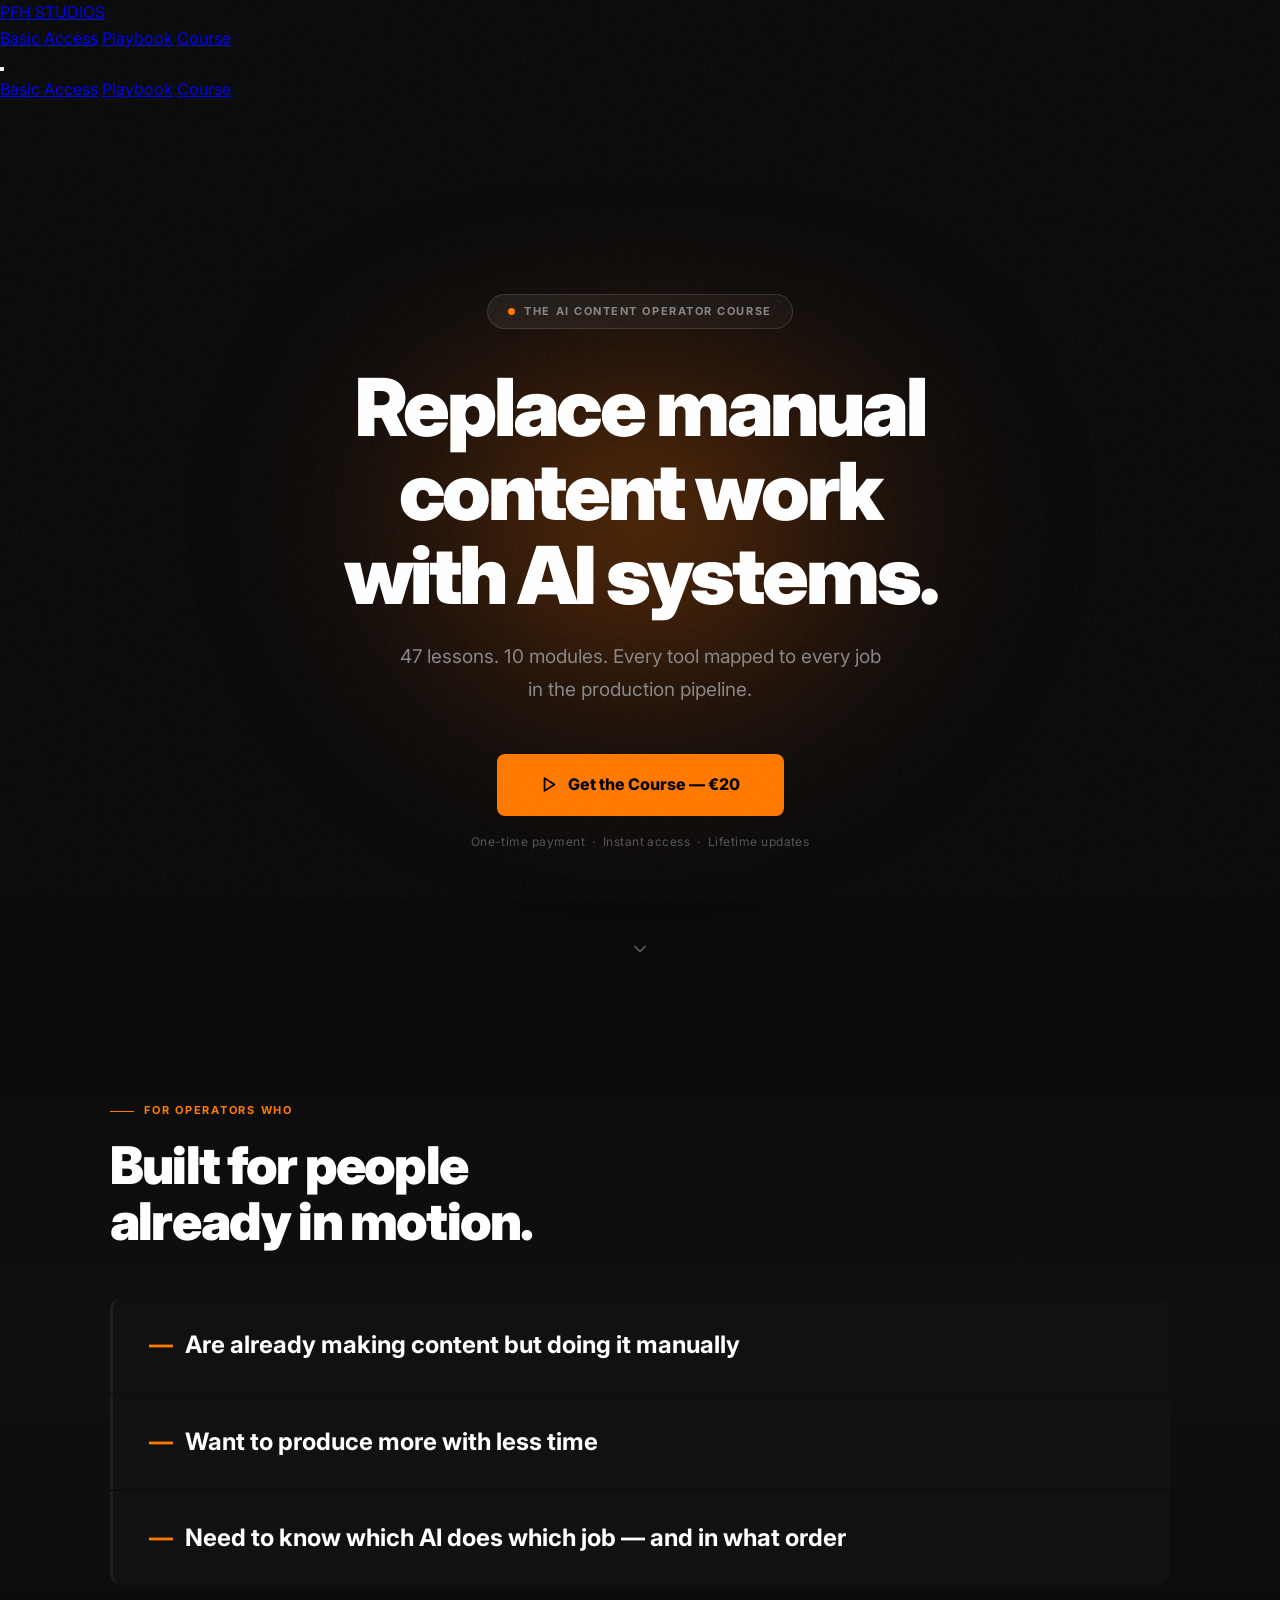
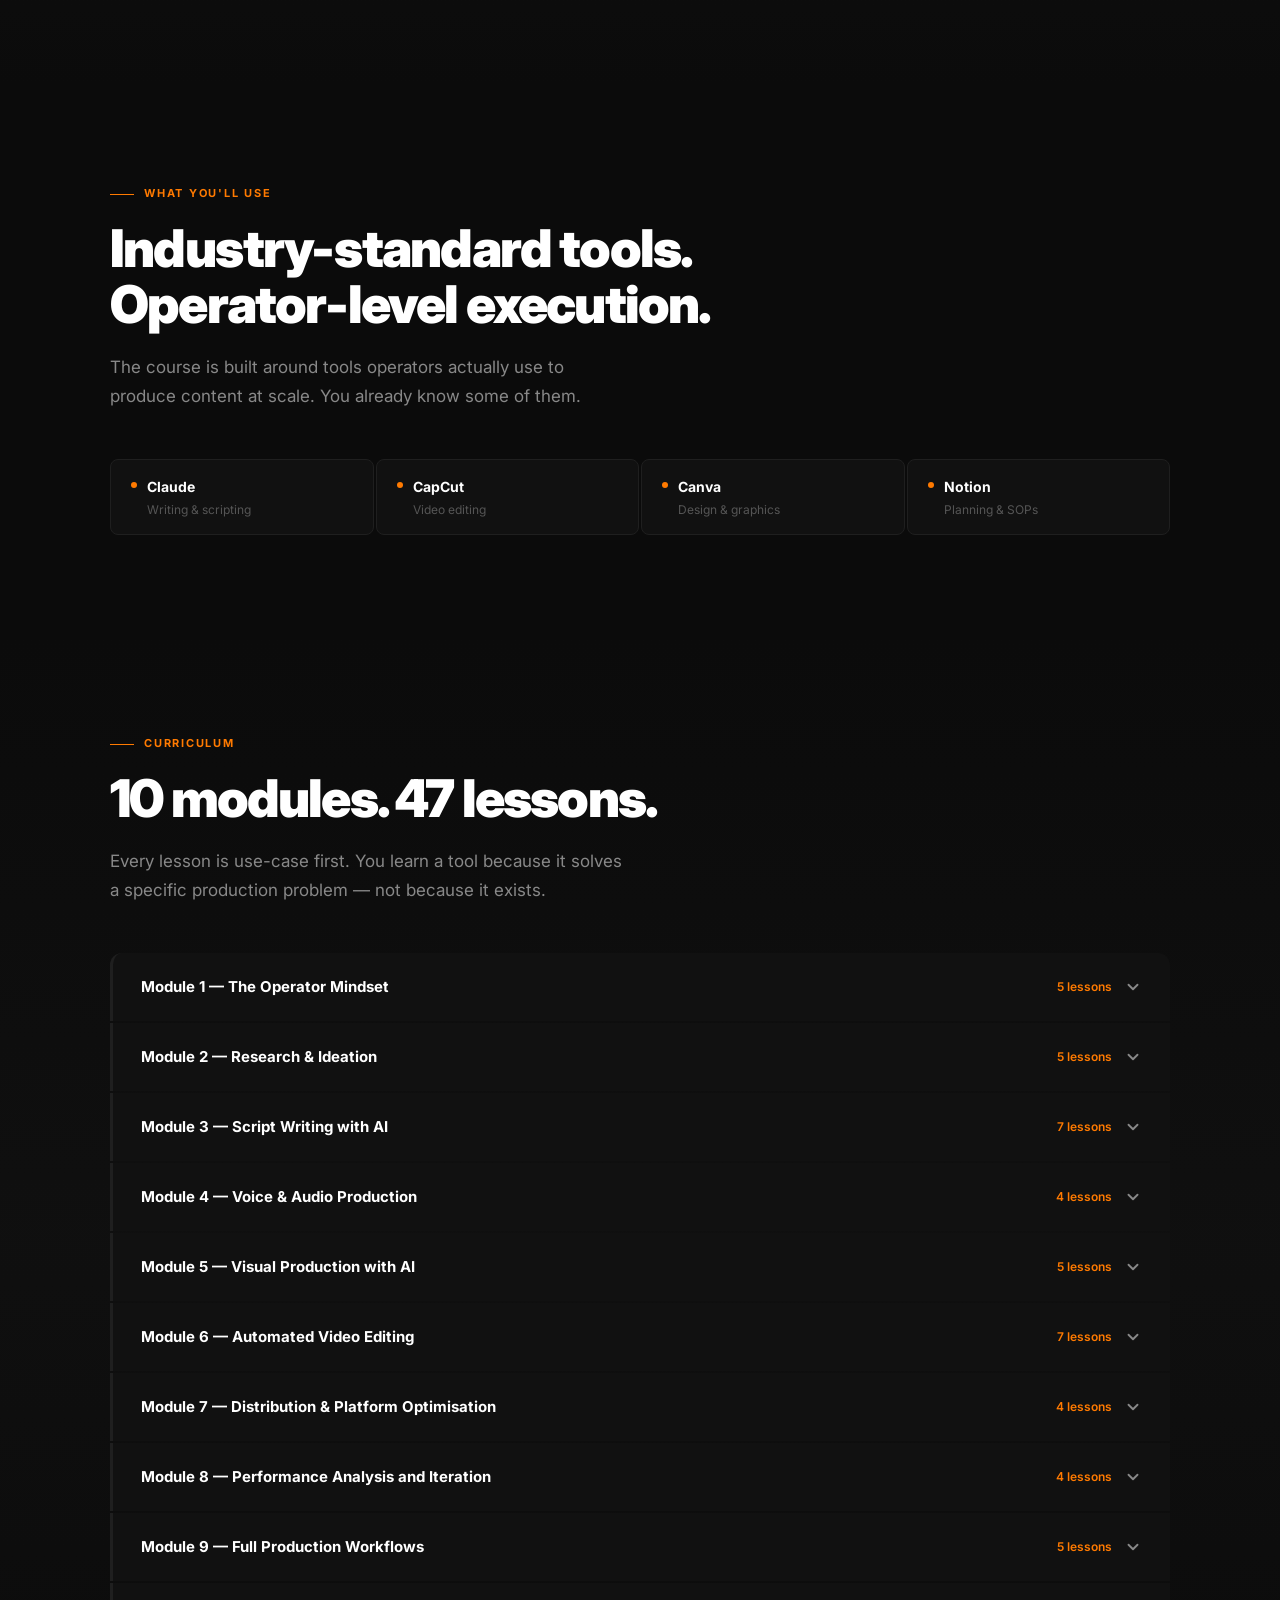
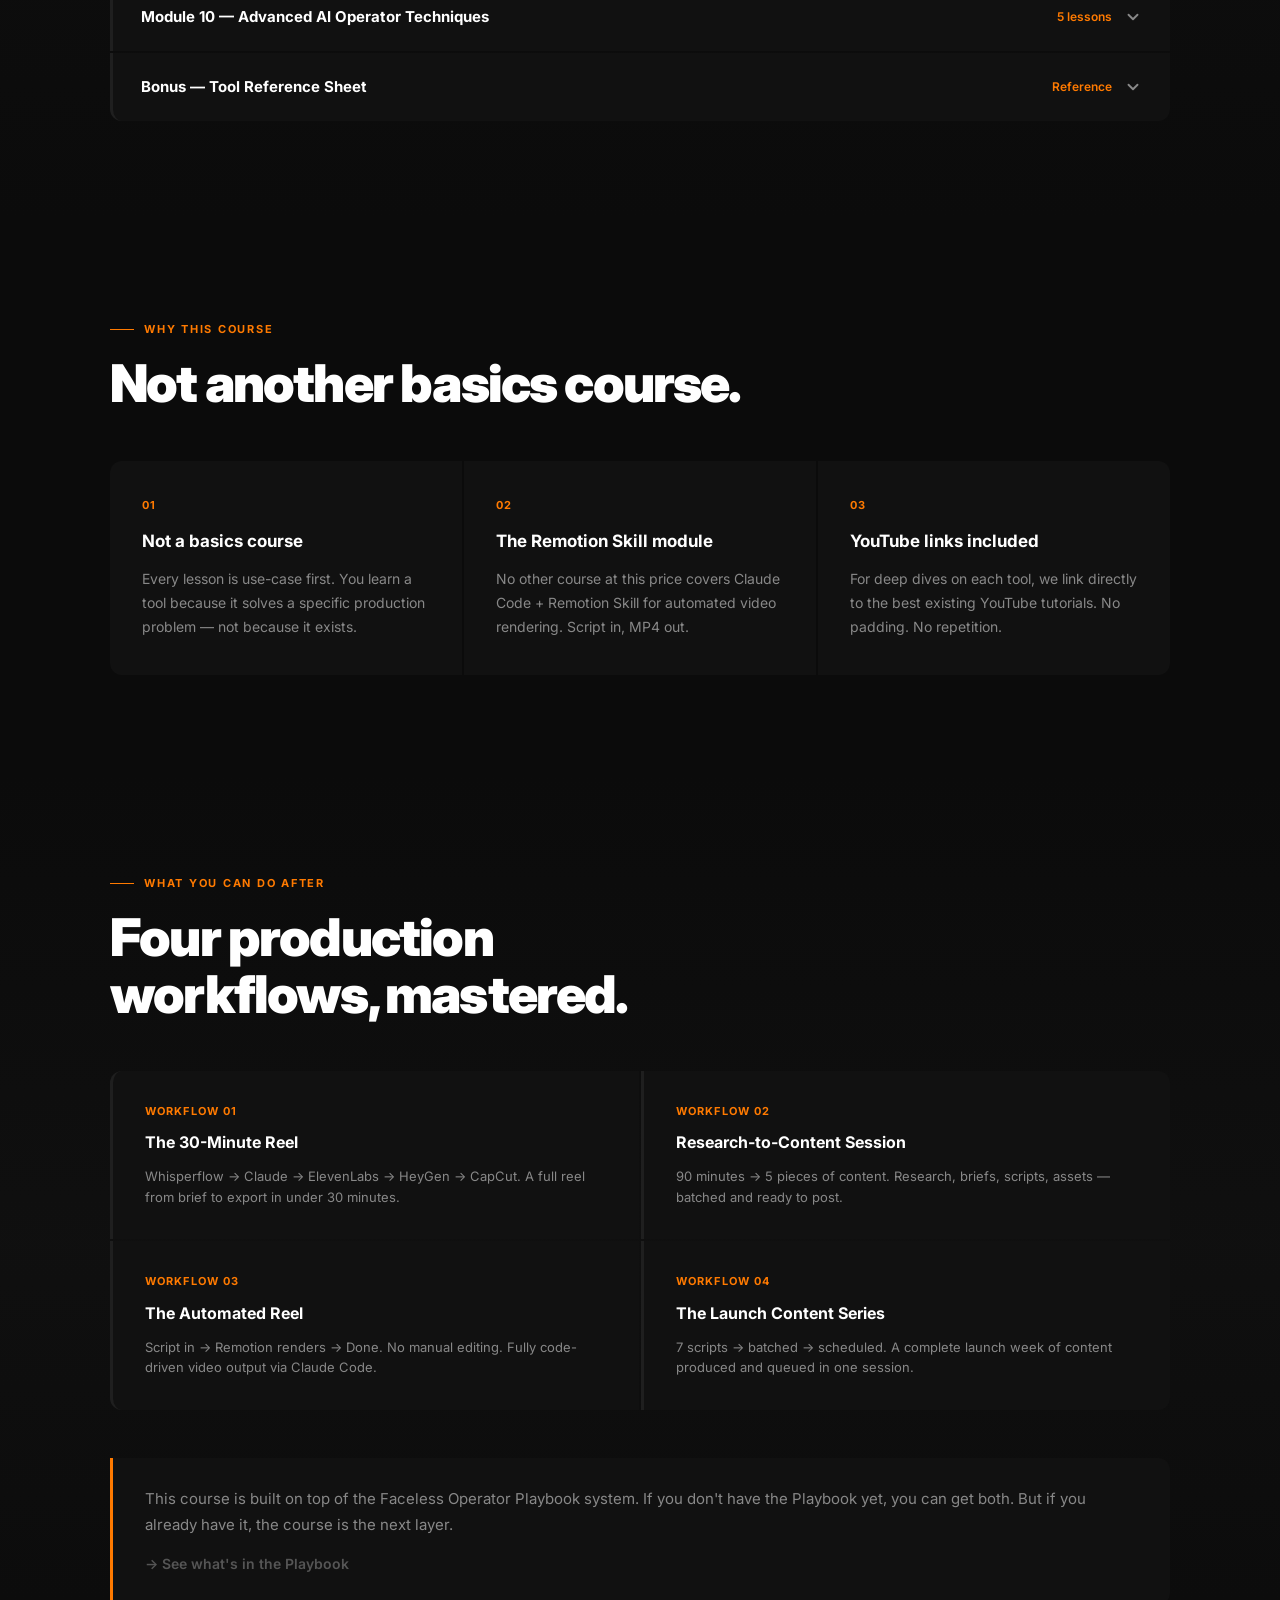
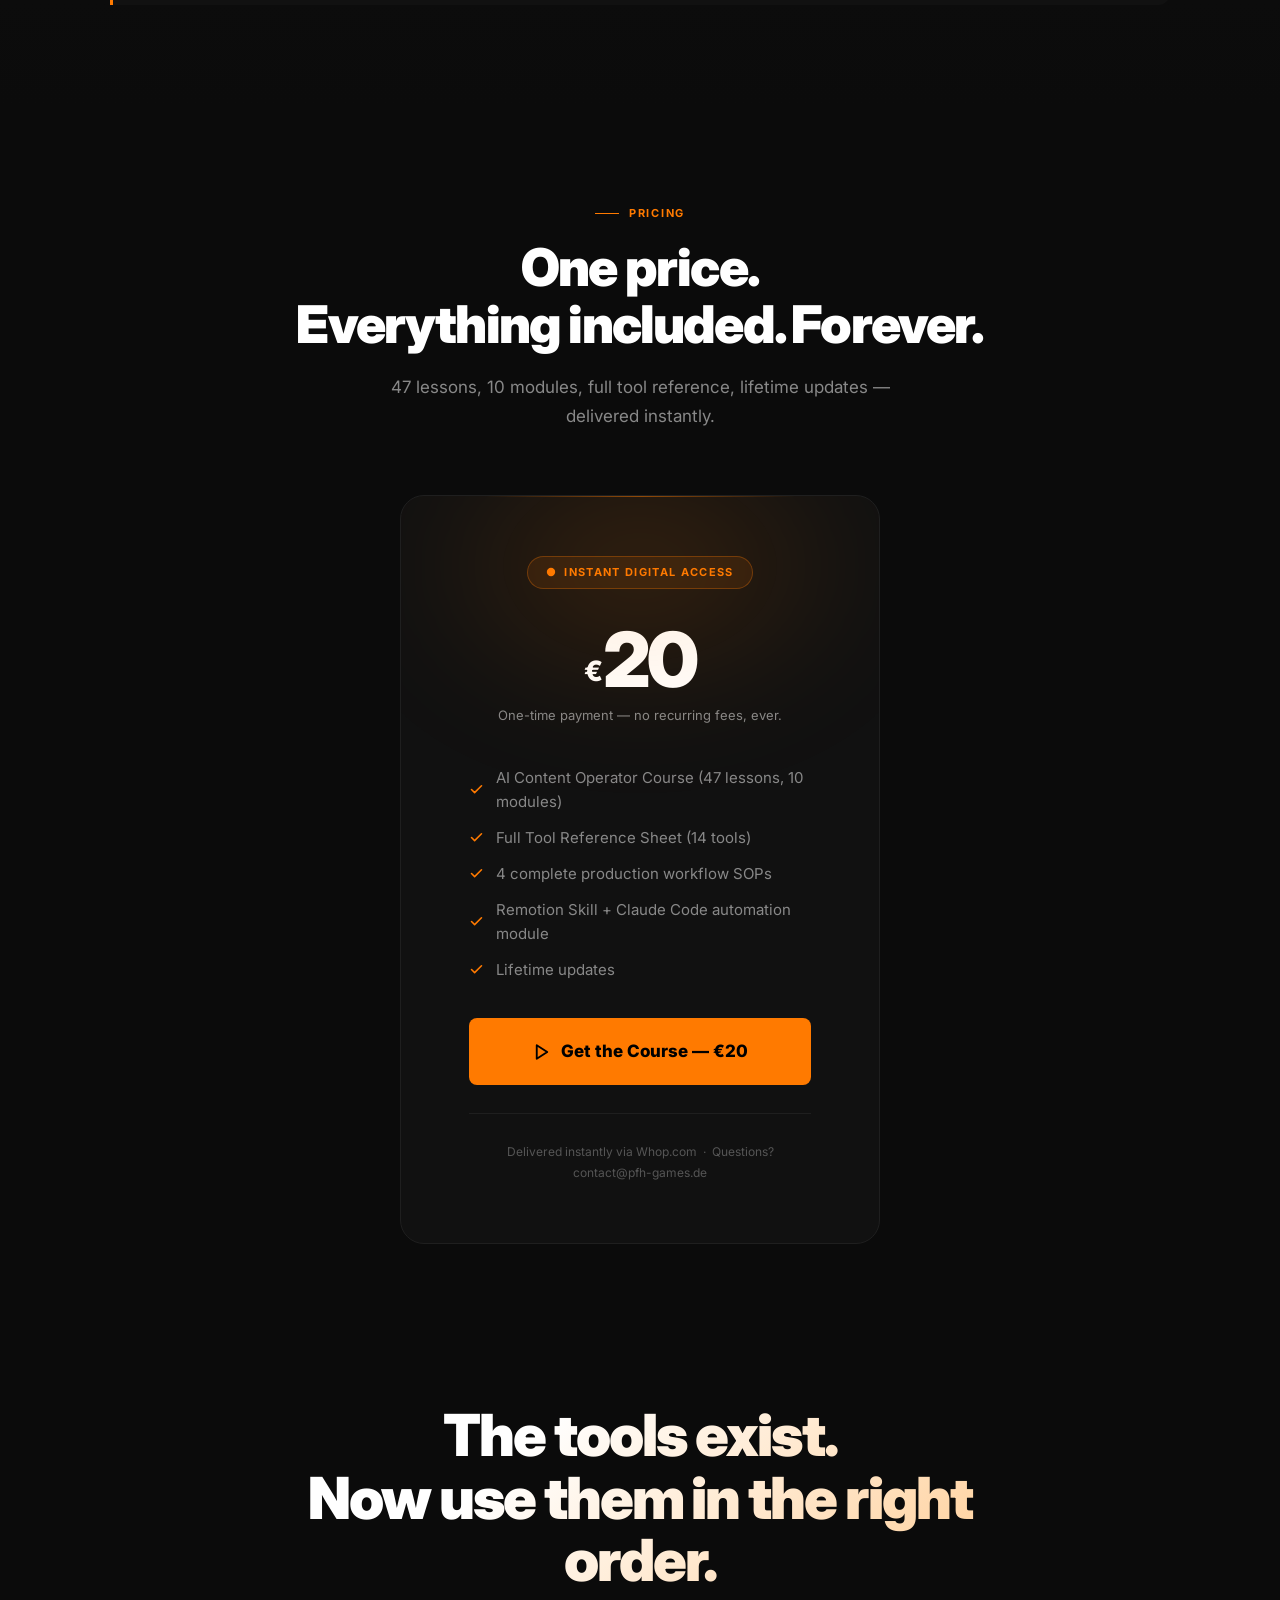
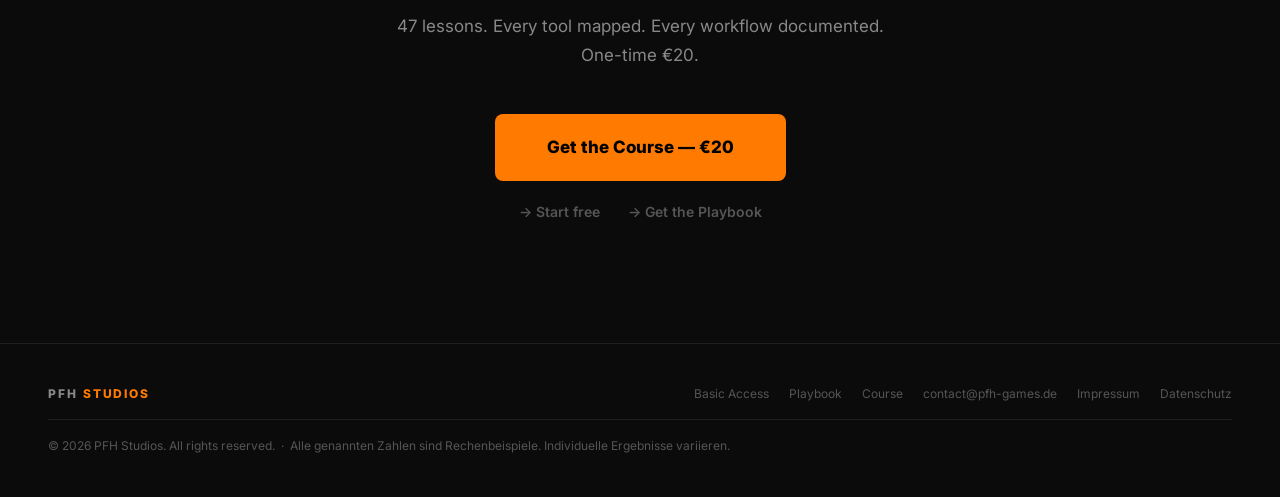
==== courses.html @ 3fb7a027 "Add files via upload" ====
<!DOCTYPE html>
<html lang="en">
<head>
  <meta charset="UTF-8" />
  <meta name="viewport" content="width=device-width, initial-scale=1.0" />
  <title>AI Content Operator Course — €20 | PFH Studios</title>
  <meta name="description" content="47 lessons. 10 modules. Every AI tool mapped to every job in the content production pipeline. One-time €20." />
  <link rel="preconnect" href="https://fonts.googleapis.com" />
  <link rel="preconnect" href="https://fonts.gstatic.com" crossorigin />
  <link href="https://fonts.googleapis.com/css2?family=Inter:wght@300;400;500;600;700;800;900&display=swap" rel="stylesheet" />
  <link rel="stylesheet" href="shared/nav.css" />
  <style>
    *, *::before, *::after { box-sizing: border-box; margin: 0; padding: 0; }

    :root {
      --bg: #0B0B0B;
      --card: #111111;
      --border: #1F1F1F;
      --border-hover: rgba(255, 122, 0, 0.35);
      --accent: #FF7A00;
      --accent-hover: #E06900;
      --accent-dim: rgba(255, 122, 0, 0.10);
      --accent-glow: rgba(255, 122, 0, 0.30);
      --accent-glow-strong: rgba(255, 122, 0, 0.50);
      --accent-light: #FFCF99;
      --text: #FFFFFF;
      --muted: #888888;
      --subtle: #555555;
      --transition: all 0.3s ease;
    }

    html { scroll-behavior: smooth; }

    body {
      font-family: 'Inter', sans-serif;
      background: var(--bg);
      color: var(--text);
      line-height: 1.6;
      -webkit-font-smoothing: antialiased;
      overflow-x: hidden;
    }

    body::before {
      content: '';
      position: fixed;
      inset: 0;
      background-image: url("data:image/svg+xml,%3Csvg viewBox='0 0 256 256' xmlns='http://www.w3.org/2000/svg'%3E%3Cfilter id='noise'%3E%3CfeTurbulence type='fractalNoise' baseFrequency='0.9' numOctaves='4' stitchTiles='stitch'/%3E%3C/filter%3E%3Crect width='100%25' height='100%25' filter='url(%23noise)' opacity='1'/%3E%3C/svg%3E");
      opacity: 0.025;
      pointer-events: none;
      z-index: 9999;
    }

    @keyframes fade-in-up {
      from { opacity: 0; transform: translateY(22px); }
      to { opacity: 1; transform: translateY(0); }
    }
    @keyframes fade-in-down {
      from { opacity: 0; transform: translateY(-14px); }
      to { opacity: 1; transform: translateY(0); }
    }
    @keyframes nebula-breathe {
      0%, 100% { transform: scale(1); opacity: 0.7; }
      50% { transform: scale(1.12); opacity: 1; }
    }
    @keyframes pulse-dot {
      0%, 100% { box-shadow: 0 0 0 0 rgba(255, 122, 0, 0.5); }
      50% { box-shadow: 0 0 0 6px rgba(255, 122, 0, 0); }
    }
    @keyframes border-glow {
      0%, 100% { opacity: 0.5; }
      50% { opacity: 1; }
    }
    @keyframes scroll-bounce {
      0%, 100% { transform: translateY(0); }
      50% { transform: translateY(8px); }
    }

    /* ── HERO ── */
    .hero {
      min-height: 100vh;
      display: flex;
      flex-direction: column;
      justify-content: center;
      align-items: center;
      text-align: center;
      padding: 140px 24px 100px;
      position: relative;
      overflow: hidden;
    }

    .hero-nebula {
      position: absolute;
      width: 700px;
      height: 500px;
      left: 50%;
      top: 52%;
      transform: translate(-50%, -50%);
      background: radial-gradient(ellipse at 50% 40%, rgba(255, 122, 0, 0.38) 0%, rgba(255, 100, 0, 0.18) 28%, rgba(180, 60, 0, 0.05) 60%, transparent 75%);
      filter: blur(72px);
      animation: nebula-breathe 6s ease-in-out infinite;
      pointer-events: none;
    }

    .hero-content { position: relative; z-index: 2; }

    .hero-badge {
      display: inline-flex;
      align-items: center;
      gap: 9px;
      background: linear-gradient(135deg, rgba(255,255,255,0.07), rgba(255,255,255,0.03));
      border: 1px solid rgba(255,255,255,0.12);
      padding: 8px 20px;
      border-radius: 100px;
      font-size: 11px;
      font-weight: 700;
      letter-spacing: 0.14em;
      text-transform: uppercase;
      color: var(--muted);
      margin-bottom: 36px;
      animation: fade-in-down 0.8s ease both;
    }

    .badge-dot {
      width: 7px; height: 7px;
      background: var(--accent);
      border-radius: 50%;
      animation: pulse-dot 2s infinite;
    }

    h1 {
      font-size: clamp(42px, 7vw, 80px);
      font-weight: 900;
      line-height: 1.05;
      letter-spacing: -0.04em;
      max-width: 820px;
      margin-bottom: 24px;
      animation: fade-in-up 0.9s ease 0.1s both;
    }

    .hero-sub {
      font-size: clamp(16px, 2.2vw, 19px);
      color: var(--muted);
      max-width: 500px;
      line-height: 1.7;
      margin: 0 auto 48px;
      animation: fade-in-up 0.9s ease 0.25s both;
    }

    .hero-actions {
      display: flex;
      flex-direction: column;
      align-items: center;
      gap: 16px;
      animation: fade-in-up 0.9s ease 0.4s both;
    }

    .btn-primary {
      display: inline-flex;
      align-items: center;
      gap: 10px;
      background: var(--accent);
      color: #000;
      font-size: 16px;
      font-weight: 800;
      padding: 18px 44px;
      border-radius: 8px;
      text-decoration: none;
      transition: background 150ms ease, transform 150ms ease, box-shadow 150ms ease;
    }
    .btn-primary:hover {
      background: var(--accent-hover);
      transform: translateY(-2px);
      box-shadow: 0 12px 40px rgba(255, 122, 0, 0.4);
    }

    .hero-note {
      font-size: 12px;
      color: var(--subtle);
      letter-spacing: 0.04em;
    }

    .hero-scroll {
      position: absolute;
      bottom: 36px;
      left: 50%;
      transform: translateX(-50%);
      opacity: 0.35;
      animation: scroll-bounce 2s ease-in-out infinite;
      z-index: 2;
    }

    /* ── SECTIONS ── */
    section { padding: 100px 24px; }

    .container { max-width: 1060px; margin: 0 auto; }

    .section-eyebrow {
      font-size: 11px;
      font-weight: 700;
      letter-spacing: 0.16em;
      text-transform: uppercase;
      color: var(--accent);
      margin-bottom: 18px;
      display: flex;
      align-items: center;
      gap: 10px;
    }
    .section-eyebrow::before {
      content: '';
      display: block;
      width: 24px;
      height: 1px;
      background: var(--accent);
    }

    h2 {
      font-size: clamp(30px, 5vw, 52px);
      font-weight: 900;
      letter-spacing: -0.035em;
      line-height: 1.08;
      margin-bottom: 20px;
    }

    .section-sub {
      font-size: 17px;
      color: var(--muted);
      max-width: 520px;
      line-height: 1.7;
    }

    /* ── REVEAL ── */
    .reveal {
      opacity: 0;
      transform: translateY(28px);
      transition: opacity 0.65s ease, transform 0.65s ease;
    }
    .reveal.visible { opacity: 1; transform: translateY(0); }
    .reveal-delay-1 { transition-delay: 0.1s; }
    .reveal-delay-2 { transition-delay: 0.2s; }

    /* ── FOR OPERATORS ── */
    .for-section { background: linear-gradient(180deg, var(--bg) 0%, rgba(22,22,22,0.4) 50%, var(--bg) 100%); }

    .for-list {
      display: flex;
      flex-direction: column;
      gap: 2px;
      margin-top: 48px;
    }

    .for-item {
      background: var(--card);
      padding: 28px 36px;
      font-size: clamp(18px, 2.5vw, 24px);
      font-weight: 700;
      color: var(--text);
      border-left: 3px solid var(--border);
      transition: border-color 0.2s, background 0.2s;
    }
    .for-item:first-child { border-radius: 12px 12px 0 0; }
    .for-item:last-child { border-radius: 0 0 12px 12px; }
    .for-item:hover { border-left-color: var(--accent); background: #181818; }

    .for-dash { color: var(--accent); margin-right: 12px; }

    /* ── TOOLS ── */
    .tools-grid {
      display: grid;
      grid-template-columns: repeat(auto-fill, minmax(200px, 1fr));
      gap: 2px;
      margin-top: 48px;
    }

    .tool-card {
      background: var(--card);
      border: 1px solid var(--border);
      border-radius: 8px;
      padding: 16px 20px;
      transition: border-color 0.2s;
      display: flex;
      align-items: flex-start;
      gap: 10px;
    }
    .tool-card:hover { border-color: var(--border-hover); }

    .tool-dot {
      width: 6px;
      height: 6px;
      background: var(--accent);
      border-radius: 50%;
      margin-top: 6px;
      flex-shrink: 0;
    }

    .tool-name {
      font-size: 14px;
      font-weight: 700;
      margin-bottom: 3px;
    }

    .tool-role {
      font-size: 12px;
      color: var(--subtle);
      line-height: 1.4;
    }

    /* ── CURRICULUM ── */
    .curriculum { background: linear-gradient(180deg, var(--bg) 0%, rgba(22,22,22,0.4) 50%, var(--bg) 100%); }

    .accordion {
      display: flex;
      flex-direction: column;
      gap: 2px;
      margin-top: 48px;
    }

    .accordion-item {
      background: var(--card);
      border-left: 3px solid var(--border);
      overflow: hidden;
      transition: border-color 0.2s;
    }
    .accordion-item:first-child { border-radius: 12px 12px 0 0; }
    .accordion-item:last-child { border-radius: 0 0 12px 12px; }
    .accordion-item.open { border-left-color: var(--accent); }

    .accordion-header {
      display: flex;
      justify-content: space-between;
      align-items: center;
      padding: 22px 28px;
      cursor: pointer;
      user-select: none;
    }
    .accordion-header:hover { background: #181818; }

    .accordion-title { font-size: 15px; font-weight: 700; }

    .accordion-meta {
      display: flex;
      align-items: center;
      gap: 12px;
    }

    .accordion-count {
      font-size: 12px;
      color: var(--accent);
      font-weight: 600;
    }

    .accordion-arrow {
      width: 18px;
      height: 18px;
      color: var(--muted);
      transition: transform 0.25s ease;
      flex-shrink: 0;
    }
    .accordion-item.open .accordion-arrow { transform: rotate(180deg); color: var(--accent); }

    .accordion-body {
      display: none;
      padding: 0 28px 20px;
    }
    .accordion-item.open .accordion-body { display: block; }

    .lesson-list {
      list-style: none;
      display: flex;
      flex-direction: column;
      gap: 8px;
    }
    .lesson-list li {
      font-size: 13px;
      color: var(--muted);
      display: flex;
      align-items: flex-start;
      gap: 8px;
      line-height: 1.5;
    }
    .lesson-list li::before {
      content: '–';
      color: var(--subtle);
      flex-shrink: 0;
    }

    /* ── WHY DIFFERENT ── */
    .diff-grid {
      display: grid;
      grid-template-columns: repeat(3, 1fr);
      gap: 2px;
      margin-top: 48px;
    }

    .diff-card {
      background: var(--card);
      padding: 36px 32px;
      transition: background 0.2s;
    }
    .diff-card:first-child { border-radius: 12px 0 0 12px; }
    .diff-card:last-child { border-radius: 0 12px 12px 0; }
    .diff-card:hover { background: #181818; }

    .diff-label {
      font-size: 11px;
      font-weight: 700;
      letter-spacing: 0.1em;
      text-transform: uppercase;
      color: var(--accent);
      margin-bottom: 14px;
    }

    .diff-card h3 { font-size: 17px; font-weight: 700; margin-bottom: 12px; }
    .diff-card p { font-size: 14px; color: var(--muted); line-height: 1.7; }

    /* ── WORKFLOWS ── */
    .workflow-grid {
      display: grid;
      grid-template-columns: 1fr 1fr;
      gap: 2px;
      margin-top: 48px;
    }

    .workflow-card {
      background: var(--card);
      padding: 32px;
      border-left: 3px solid var(--border);
      transition: border-color 0.2s, background 0.2s;
    }
    .workflow-card:nth-child(1) { border-radius: 12px 0 0 0; }
    .workflow-card:nth-child(2) { border-radius: 0 12px 0 0; }
    .workflow-card:nth-child(3) { border-radius: 0 0 0 12px; }
    .workflow-card:nth-child(4) { border-radius: 0 0 12px 0; }
    .workflow-card:hover { border-left-color: var(--accent); background: #181818; }

    .workflow-num {
      font-size: 11px;
      font-weight: 700;
      letter-spacing: 0.1em;
      text-transform: uppercase;
      color: var(--accent);
      margin-bottom: 10px;
    }

    .workflow-card h3 { font-size: 16px; font-weight: 700; margin-bottom: 10px; }
    .workflow-card p { font-size: 13px; color: var(--muted); line-height: 1.6; }

    /* ── NOTE BLOCK ── */
    .note-block {
      margin-top: 48px;
      background: var(--card);
      border-left: 3px solid var(--accent);
      border-radius: 0 12px 12px 0;
      padding: 28px 32px;
    }
    .note-block p { font-size: 15px; color: var(--muted); line-height: 1.7; margin-bottom: 14px; }
    .note-link {
      font-size: 14px;
      font-weight: 600;
      color: var(--subtle);
      text-decoration: none;
      transition: color 0.2s;
    }
    .note-link:hover { color: var(--accent); }

    /* ── PRICING ── */
    .pricing-outer {
      display: flex;
      justify-content: center;
      margin-top: 64px;
    }

    .pricing-card {
      background: var(--card);
      border: 1px solid var(--border);
      border-radius: 24px;
      padding: 60px 68px;
      text-align: center;
      max-width: 480px;
      width: 100%;
      position: relative;
      overflow: hidden;
    }

    .pricing-card::before {
      content: '';
      position: absolute;
      top: 0;
      left: 50%;
      transform: translateX(-50%);
      width: 65%;
      height: 1px;
      background: linear-gradient(90deg, transparent, var(--accent-glow-strong), transparent);
      animation: border-glow 3s ease-in-out infinite;
    }

    .pricing-card-glow {
      position: absolute;
      top: -80px;
      left: 50%;
      transform: translateX(-50%);
      width: 500px;
      height: 300px;
      background: radial-gradient(ellipse, rgba(255, 122, 0, 0.18) 0%, transparent 70%);
      filter: blur(60px);
      pointer-events: none;
    }

    .pricing-badge {
      display: inline-flex;
      align-items: center;
      gap: 8px;
      background: var(--accent-dim);
      border: 1px solid rgba(255, 122, 0, 0.3);
      color: var(--accent);
      font-size: 11px;
      font-weight: 700;
      letter-spacing: 0.12em;
      text-transform: uppercase;
      padding: 7px 18px;
      border-radius: 100px;
      margin-bottom: 32px;
    }

    .price-block { margin-bottom: 8px; }
    .price-currency { font-size: 28px; font-weight: 800; vertical-align: super; line-height: 1; }
    .price-amount { font-size: 76px; font-weight: 900; letter-spacing: -0.05em; line-height: 1; }
    .price-note { font-size: 13px; color: var(--muted); margin-bottom: 40px; }

    .pricing-features {
      list-style: none;
      text-align: left;
      display: flex;
      flex-direction: column;
      gap: 12px;
      margin-bottom: 36px;
    }
    .pricing-features li {
      display: flex;
      align-items: center;
      gap: 12px;
      font-size: 15px;
      color: var(--muted);
    }
    .pricing-features li svg { color: var(--accent); flex-shrink: 0; }

    .pricing-divider { border: none; border-top: 1px solid var(--border); margin: 28px 0; }

    .pricing-foot {
      font-size: 12px;
      color: var(--subtle);
      line-height: 1.7;
    }

    /* ── FINAL CTA ── */
    .final-cta {
      text-align: center;
      padding: 60px 24px 120px;
    }
    .final-cta-inner { max-width: 680px; margin: 0 auto; }

    .final-cta h2 {
      font-size: clamp(32px, 5vw, 58px);
      margin-bottom: 20px;
      background: linear-gradient(135deg, #fff 30%, var(--accent-light) 100%);
      -webkit-background-clip: text;
      -webkit-text-fill-color: transparent;
      background-clip: text;
    }

    .final-cta p {
      font-size: 17px;
      color: var(--muted);
      line-height: 1.7;
      max-width: 500px;
      margin: 0 auto 44px;
    }

    .final-links {
      display: flex;
      justify-content: center;
      gap: 28px;
      margin-top: 20px;
      flex-wrap: wrap;
    }
    .final-link {
      font-size: 14px;
      font-weight: 600;
      color: var(--subtle);
      text-decoration: none;
      transition: color 0.2s;
    }
    .final-link:hover { color: var(--accent); }

    /* ── FOOTER ── */
    .site-footer {
      border-top: 1px solid var(--border);
      padding: 40px 48px;
      display: flex;
      flex-wrap: wrap;
      justify-content: space-between;
      align-items: center;
      gap: 16px;
    }
    .footer-brand {
      font-size: 12px;
      font-weight: 800;
      letter-spacing: 0.16em;
      text-transform: uppercase;
      color: var(--muted);
    }
    .footer-brand span { color: var(--accent); }
    .footer-nav { display: flex; gap: 20px; flex-wrap: wrap; }
    .footer-nav a {
      font-size: 12px;
      color: var(--subtle);
      text-decoration: none;
      transition: color 0.2s;
    }
    .footer-nav a:hover { color: var(--accent); }
    .footer-copy {
      font-size: 12px;
      color: var(--subtle);
      width: 100%;
      padding-top: 16px;
      border-top: 1px solid var(--border);
      line-height: 1.7;
    }

    @media (max-width: 900px) {
      .diff-grid { grid-template-columns: 1fr; }
      .diff-card:first-child { border-radius: 12px 12px 0 0; }
      .diff-card:last-child { border-radius: 0 0 12px 12px; }
      .workflow-grid { grid-template-columns: 1fr; }
      .workflow-card:nth-child(1) { border-radius: 12px 12px 0 0; }
      .workflow-card:nth-child(2), .workflow-card:nth-child(3) { border-radius: 0; }
      .workflow-card:nth-child(4) { border-radius: 0 0 12px 12px; }
      .tools-grid { grid-template-columns: 1fr 1fr; }
      .pricing-card { padding: 44px 28px; }
    }

    @media (max-width: 600px) {
      .tools-grid { grid-template-columns: 1fr; }
      .site-footer { flex-direction: column; text-align: center; padding: 32px 24px; }
      .footer-nav { justify-content: center; }
      .final-links { flex-direction: column; align-items: center; gap: 12px; }
    }
  </style>
</head>
<body>

  <!-- NAV -->
  <nav id="site-nav">
    <a href="index.html" class="nav-logo">PFH STUDIOS</a>
    <div class="nav-links">
      <a href="free.html" class="nav-link" id="nav-free">Basic Access</a>
      <a href="index.html" class="nav-link" id="nav-playbook">Playbook</a>
      <a href="courses.html" class="nav-link active" id="nav-course">Course</a>
    </div>
    <button class="nav-hamburger" id="nav-hamburger" aria-label="Menu" aria-expanded="false">
      <span></span><span></span><span></span>
    </button>
  </nav>
  <div class="nav-drawer" id="nav-drawer">
    <a href="free.html" class="nav-link">Basic Access</a>
    <a href="index.html" class="nav-link">Playbook</a>
    <a href="courses.html" class="nav-link active">Course</a>
  </div>

  <!-- HERO -->
  <section class="hero">
    <div class="hero-nebula"></div>
    <div class="hero-content">
      <div class="hero-badge">
        <div class="badge-dot"></div>
        The AI Content Operator Course
      </div>

      <h1>Replace manual content work<br />with AI systems.</h1>

      <p class="hero-sub">47 lessons. 10 modules. Every tool mapped to every job in the production pipeline.</p>

      <div class="hero-actions">
        <a href="[WHOP_COURSE_URL]" class="btn-primary" target="_blank" rel="noopener">
          <svg width="17" height="17" viewBox="0 0 24 24" fill="none" stroke="currentColor" stroke-width="2.5" stroke-linecap="round" stroke-linejoin="round"><polygon points="5 3 19 12 5 21 5 3"/></svg>
          Get the Course — €20
        </a>
        <p class="hero-note">One-time payment &nbsp;·&nbsp; Instant access &nbsp;·&nbsp; Lifetime updates</p>
      </div>
    </div>

    <div class="hero-scroll">
      <svg width="20" height="20" viewBox="0 0 24 24" fill="none" stroke="white" stroke-width="2" stroke-linecap="round" stroke-linejoin="round"><polyline points="6 9 12 15 18 9"/></svg>
    </div>
  </section>

  <!-- FOR OPERATORS -->
  <section class="for-section">
    <div class="container">
      <div class="reveal">
        <div class="section-eyebrow">For Operators Who</div>
        <h2>Built for people<br />already in motion.</h2>
      </div>

      <div class="for-list reveal reveal-delay-1">
        <div class="for-item"><span class="for-dash">—</span>Are already making content but doing it manually</div>
        <div class="for-item"><span class="for-dash">—</span>Want to produce more with less time</div>
        <div class="for-item"><span class="for-dash">—</span>Need to know which AI does which job — and in what order</div>
      </div>
    </div>
  </section>

  <!-- TOOLS -->
  <section>
    <div class="container">
      <div class="reveal">
        <div class="section-eyebrow">What You'll Use</div>
        <h2>Industry-standard tools.<br />Operator-level execution.</h2>
        <p class="section-sub">The course is built around tools operators actually use to produce content at scale. You already know some of them.</p>
      </div>

      <div class="tools-grid reveal reveal-delay-1" style="grid-template-columns: repeat(4, 1fr);">
        <div class="tool-card"><div class="tool-dot"></div><div><div class="tool-name">Claude</div><div class="tool-role">Writing & scripting</div></div></div>
        <div class="tool-card"><div class="tool-dot"></div><div><div class="tool-name">CapCut</div><div class="tool-role">Video editing</div></div></div>
        <div class="tool-card"><div class="tool-dot"></div><div><div class="tool-name">Canva</div><div class="tool-role">Design & graphics</div></div></div>
        <div class="tool-card"><div class="tool-dot"></div><div><div class="tool-name">Notion</div><div class="tool-role">Planning & SOPs</div></div></div>
      </div>
    </div>
  </section>

  <!-- CURRICULUM -->
  <section class="curriculum">
    <div class="container">
      <div class="reveal">
        <div class="section-eyebrow">Curriculum</div>
        <h2>10 modules. 47 lessons.</h2>
        <p class="section-sub">Every lesson is use-case first. You learn a tool because it solves a specific production problem — not because it exists.</p>
      </div>

      <div class="accordion reveal reveal-delay-1">

        <div class="accordion-item">
          <div class="accordion-header">
            <span class="accordion-title">Module 1 — The Operator Mindset</span>
            <div class="accordion-meta">
              <span class="accordion-count">5 lessons</span>
              <svg class="accordion-arrow" viewBox="0 0 24 24" fill="none" stroke="currentColor" stroke-width="2.5" stroke-linecap="round" stroke-linejoin="round"><polyline points="6 9 12 15 18 9"/></svg>
            </div>
          </div>
          <div class="accordion-body"><p style="font-size:13px;color:var(--muted);line-height:1.6;">5 lessons. Covered inside the course.</p></div>
        </div>

        <div class="accordion-item">
          <div class="accordion-header">
            <span class="accordion-title">Module 2 — Research & Ideation</span>
            <div class="accordion-meta">
              <span class="accordion-count">5 lessons</span>
              <svg class="accordion-arrow" viewBox="0 0 24 24" fill="none" stroke="currentColor" stroke-width="2.5" stroke-linecap="round" stroke-linejoin="round"><polyline points="6 9 12 15 18 9"/></svg>
            </div>
          </div>
          <div class="accordion-body"><p style="font-size:13px;color:var(--muted);line-height:1.6;">5 lessons. Covered inside the course.</p></div>
        </div>

        <div class="accordion-item">
          <div class="accordion-header">
            <span class="accordion-title">Module 3 — Script Writing with AI</span>
            <div class="accordion-meta">
              <span class="accordion-count">7 lessons</span>
              <svg class="accordion-arrow" viewBox="0 0 24 24" fill="none" stroke="currentColor" stroke-width="2.5" stroke-linecap="round" stroke-linejoin="round"><polyline points="6 9 12 15 18 9"/></svg>
            </div>
          </div>
          <div class="accordion-body"><p style="font-size:13px;color:var(--muted);line-height:1.6;">7 lessons. Covered inside the course.</p></div>
        </div>

        <div class="accordion-item">
          <div class="accordion-header">
            <span class="accordion-title">Module 4 — Voice & Audio Production</span>
            <div class="accordion-meta">
              <span class="accordion-count">4 lessons</span>
              <svg class="accordion-arrow" viewBox="0 0 24 24" fill="none" stroke="currentColor" stroke-width="2.5" stroke-linecap="round" stroke-linejoin="round"><polyline points="6 9 12 15 18 9"/></svg>
            </div>
          </div>
          <div class="accordion-body"><p style="font-size:13px;color:var(--muted);line-height:1.6;">4 lessons. Covered inside the course.</p></div>
        </div>

        <div class="accordion-item">
          <div class="accordion-header">
            <span class="accordion-title">Module 5 — Visual Production with AI</span>
            <div class="accordion-meta">
              <span class="accordion-count">5 lessons</span>
              <svg class="accordion-arrow" viewBox="0 0 24 24" fill="none" stroke="currentColor" stroke-width="2.5" stroke-linecap="round" stroke-linejoin="round"><polyline points="6 9 12 15 18 9"/></svg>
            </div>
          </div>
          <div class="accordion-body"><p style="font-size:13px;color:var(--muted);line-height:1.6;">5 lessons. Covered inside the course.</p></div>
        </div>

        <div class="accordion-item">
          <div class="accordion-header">
            <span class="accordion-title">Module 6 — Automated Video Editing</span>
            <div class="accordion-meta">
              <span class="accordion-count">7 lessons</span>
              <svg class="accordion-arrow" viewBox="0 0 24 24" fill="none" stroke="currentColor" stroke-width="2.5" stroke-linecap="round" stroke-linejoin="round"><polyline points="6 9 12 15 18 9"/></svg>
            </div>
          </div>
          <div class="accordion-body"><p style="font-size:13px;color:var(--muted);line-height:1.6;">7 lessons. Covered inside the course.</p></div>
        </div>

        <div class="accordion-item">
          <div class="accordion-header">
            <span class="accordion-title">Module 7 — Distribution & Platform Optimisation</span>
            <div class="accordion-meta">
              <span class="accordion-count">4 lessons</span>
              <svg class="accordion-arrow" viewBox="0 0 24 24" fill="none" stroke="currentColor" stroke-width="2.5" stroke-linecap="round" stroke-linejoin="round"><polyline points="6 9 12 15 18 9"/></svg>
            </div>
          </div>
          <div class="accordion-body"><p style="font-size:13px;color:var(--muted);line-height:1.6;">4 lessons. Covered inside the course.</p></div>
        </div>

        <div class="accordion-item">
          <div class="accordion-header">
            <span class="accordion-title">Module 8 — Performance Analysis and Iteration</span>
            <div class="accordion-meta">
              <span class="accordion-count">4 lessons</span>
              <svg class="accordion-arrow" viewBox="0 0 24 24" fill="none" stroke="currentColor" stroke-width="2.5" stroke-linecap="round" stroke-linejoin="round"><polyline points="6 9 12 15 18 9"/></svg>
            </div>
          </div>
          <div class="accordion-body"><p style="font-size:13px;color:var(--muted);line-height:1.6;">4 lessons. Covered inside the course.</p></div>
        </div>

        <div class="accordion-item">
          <div class="accordion-header">
            <span class="accordion-title">Module 9 — Full Production Workflows</span>
            <div class="accordion-meta">
              <span class="accordion-count">5 lessons</span>
              <svg class="accordion-arrow" viewBox="0 0 24 24" fill="none" stroke="currentColor" stroke-width="2.5" stroke-linecap="round" stroke-linejoin="round"><polyline points="6 9 12 15 18 9"/></svg>
            </div>
          </div>
          <div class="accordion-body"><p style="font-size:13px;color:var(--muted);line-height:1.6;">5 lessons. Covered inside the course.</p></div>
        </div>

        <div class="accordion-item">
          <div class="accordion-header">
            <span class="accordion-title">Module 10 — Advanced AI Operator Techniques</span>
            <div class="accordion-meta">
              <span class="accordion-count">5 lessons</span>
              <svg class="accordion-arrow" viewBox="0 0 24 24" fill="none" stroke="currentColor" stroke-width="2.5" stroke-linecap="round" stroke-linejoin="round"><polyline points="6 9 12 15 18 9"/></svg>
            </div>
          </div>
          <div class="accordion-body"><p style="font-size:13px;color:var(--muted);line-height:1.6;">5 lessons. Covered inside the course.</p></div>
        </div>

        <div class="accordion-item">
          <div class="accordion-header">
            <span class="accordion-title">Bonus — Tool Reference Sheet</span>
            <div class="accordion-meta">
              <span class="accordion-count">Reference</span>
              <svg class="accordion-arrow" viewBox="0 0 24 24" fill="none" stroke="currentColor" stroke-width="2.5" stroke-linecap="round" stroke-linejoin="round"><polyline points="6 9 12 15 18 9"/></svg>
            </div>
          </div>
          <div class="accordion-body"><p style="font-size:13px;color:var(--muted);line-height:1.6;">Included with the course.</p></div>
        </div>

      </div>
    </div>
  </section>

  <!-- WHY DIFFERENT -->
  <section>
    <div class="container">
      <div class="reveal">
        <div class="section-eyebrow">Why This Course</div>
        <h2>Not another basics course.</h2>
      </div>

      <div class="diff-grid reveal reveal-delay-1">
        <div class="diff-card">
          <div class="diff-label">01</div>
          <h3>Not a basics course</h3>
          <p>Every lesson is use-case first. You learn a tool because it solves a specific production problem — not because it exists.</p>
        </div>
        <div class="diff-card">
          <div class="diff-label">02</div>
          <h3>The Remotion Skill module</h3>
          <p>No other course at this price covers Claude Code + Remotion Skill for automated video rendering. Script in, MP4 out.</p>
        </div>
        <div class="diff-card">
          <div class="diff-label">03</div>
          <h3>YouTube links included</h3>
          <p>For deep dives on each tool, we link directly to the best existing YouTube tutorials. No padding. No repetition.</p>
        </div>
      </div>
    </div>
  </section>

  <!-- WORKFLOWS -->
  <section style="background: linear-gradient(180deg, var(--bg) 0%, rgba(22,22,22,0.4) 50%, var(--bg) 100%);">
    <div class="container">
      <div class="reveal">
        <div class="section-eyebrow">What You Can Do After</div>
        <h2>Four production<br />workflows, mastered.</h2>
      </div>

      <div class="workflow-grid reveal reveal-delay-1">
        <div class="workflow-card">
          <div class="workflow-num">Workflow 01</div>
          <h3>The 30-Minute Reel</h3>
          <p>Whisperflow → Claude → ElevenLabs → HeyGen → CapCut. A full reel from brief to export in under 30 minutes.</p>
        </div>
        <div class="workflow-card">
          <div class="workflow-num">Workflow 02</div>
          <h3>Research-to-Content Session</h3>
          <p>90 minutes → 5 pieces of content. Research, briefs, scripts, assets — batched and ready to post.</p>
        </div>
        <div class="workflow-card">
          <div class="workflow-num">Workflow 03</div>
          <h3>The Automated Reel</h3>
          <p>Script in → Remotion renders → Done. No manual editing. Fully code-driven video output via Claude Code.</p>
        </div>
        <div class="workflow-card">
          <div class="workflow-num">Workflow 04</div>
          <h3>The Launch Content Series</h3>
          <p>7 scripts → batched → scheduled. A complete launch week of content produced and queued in one session.</p>
        </div>
      </div>

      <div class="note-block reveal reveal-delay-2">
        <p>This course is built on top of the Faceless Operator Playbook system. If you don't have the Playbook yet, you can get both. But if you already have it, the course is the next layer.</p>
        <a href="index.html" class="note-link">→ See what's in the Playbook</a>
      </div>
    </div>
  </section>

  <!-- PRICING -->
  <section id="pricing">
    <div class="container">
      <div class="reveal" style="text-align: center;">
        <div class="section-eyebrow" style="justify-content: center;">Pricing</div>
        <h2>One price.<br />Everything included. Forever.</h2>
        <p class="section-sub" style="margin: 0 auto 64px;">47 lessons, 10 modules, full tool reference, lifetime updates — delivered instantly.</p>
      </div>

      <div class="pricing-outer reveal reveal-delay-1">
        <div class="pricing-card">
          <div class="pricing-card-glow"></div>

          <div class="pricing-badge">
            <svg width="10" height="10" viewBox="0 0 24 24" fill="#FF7A00"><circle cx="12" cy="12" r="10"/></svg>
            Instant Digital Access
          </div>

          <div class="price-block">
            <span class="price-currency">€</span><span class="price-amount">20</span>
          </div>
          <p class="price-note">One-time payment — no recurring fees, ever.</p>

          <ul class="pricing-features">
            <li>
              <svg width="15" height="15" viewBox="0 0 24 24" fill="none" stroke="currentColor" stroke-width="2.5" stroke-linecap="round" stroke-linejoin="round"><polyline points="20 6 9 17 4 12"/></svg>
              AI Content Operator Course (47 lessons, 10 modules)
            </li>
            <li>
              <svg width="15" height="15" viewBox="0 0 24 24" fill="none" stroke="currentColor" stroke-width="2.5" stroke-linecap="round" stroke-linejoin="round"><polyline points="20 6 9 17 4 12"/></svg>
              Full Tool Reference Sheet (14 tools)
            </li>
            <li>
              <svg width="15" height="15" viewBox="0 0 24 24" fill="none" stroke="currentColor" stroke-width="2.5" stroke-linecap="round" stroke-linejoin="round"><polyline points="20 6 9 17 4 12"/></svg>
              4 complete production workflow SOPs
            </li>
            <li>
              <svg width="15" height="15" viewBox="0 0 24 24" fill="none" stroke="currentColor" stroke-width="2.5" stroke-linecap="round" stroke-linejoin="round"><polyline points="20 6 9 17 4 12"/></svg>
              Remotion Skill + Claude Code automation module
            </li>
            <li>
              <svg width="15" height="15" viewBox="0 0 24 24" fill="none" stroke="currentColor" stroke-width="2.5" stroke-linecap="round" stroke-linejoin="round"><polyline points="20 6 9 17 4 12"/></svg>
              Lifetime updates
            </li>
          </ul>

          <a href="[WHOP_COURSE_URL]" class="btn-primary"
            style="width: 100%; justify-content: center; font-size: 17px; padding: 20px; border-radius: 8px; background: #FF7A00; color: #000; text-decoration: none; font-weight: 800; display: flex; align-items: center; gap: 10px; transition: background 150ms ease;"
            target="_blank" rel="noopener"
            onmouseover="this.style.background='#E06900'" onmouseout="this.style.background='#FF7A00'">
            <svg width="18" height="18" viewBox="0 0 24 24" fill="none" stroke="currentColor" stroke-width="2.5" stroke-linecap="round" stroke-linejoin="round"><polygon points="5 3 19 12 5 21 5 3"/></svg>
            Get the Course — €20
          </a>

          <hr class="pricing-divider" />
          <p class="pricing-foot">Delivered instantly via Whop.com &nbsp;·&nbsp; Questions? contact@pfh-games.de</p>
        </div>
      </div>
    </div>
  </section>

  <!-- FINAL CTA -->
  <div class="final-cta">
    <div class="final-cta-inner reveal">
      <h2>The tools exist.<br />Now use them in the right order.</h2>
      <p>47 lessons. Every tool mapped. Every workflow documented. One-time €20.</p>
      <a href="[WHOP_COURSE_URL]" class="btn-primary"
        style="font-size: 17px; padding: 20px 52px; background: #FF7A00; color: #000; text-decoration: none; font-weight: 800; border-radius: 8px; display: inline-flex; align-items: center; gap: 10px;"
        target="_blank" rel="noopener">
        Get the Course — €20
      </a>
      <div class="final-links">
        <a href="free.html" class="final-link">→ Start free</a>
        <a href="index.html" class="final-link">→ Get the Playbook</a>
      </div>
    </div>
  </div>

  <!-- FOOTER -->
  <footer class="site-footer">
    <div class="footer-brand">PFH <span>Studios</span></div>
    <nav class="footer-nav">
      <a href="free.html">Basic Access</a>
      <a href="index.html">Playbook</a>
      <a href="courses.html">Course</a>
      <a href="mailto:contact@pfh-games.de">contact@pfh-games.de</a>
      <a href="impressum.html">Impressum</a>
      <a href="datenschutz.html">Datenschutz</a>
    </nav>
    <p class="footer-copy">© 2026 PFH Studios. All rights reserved. &nbsp;·&nbsp; Alle genannten Zahlen sind Rechenbeispiele. Individuelle Ergebnisse variieren.</p>
  </footer>

  <script>
    // ── SCROLL REVEAL ──
    const revealObserver = new IntersectionObserver((entries) => {
      entries.forEach(entry => {
        if (entry.isIntersecting) entry.target.classList.add('visible');
      });
    }, { threshold: 0.08 });
    document.querySelectorAll('.reveal').forEach(el => revealObserver.observe(el));

    // ── ACCORDION ──
    document.querySelectorAll('.accordion-header').forEach(header => {
      header.addEventListener('click', () => {
        const item = header.closest('.accordion-item');
        const isOpen = item.classList.contains('open');
        // Close all
        document.querySelectorAll('.accordion-item').forEach(i => i.classList.remove('open'));
        // Toggle clicked
        if (!isOpen) item.classList.add('open');
      });
    });
  </script>
  <script src="shared/nav.js"></script>
</body>
</html>
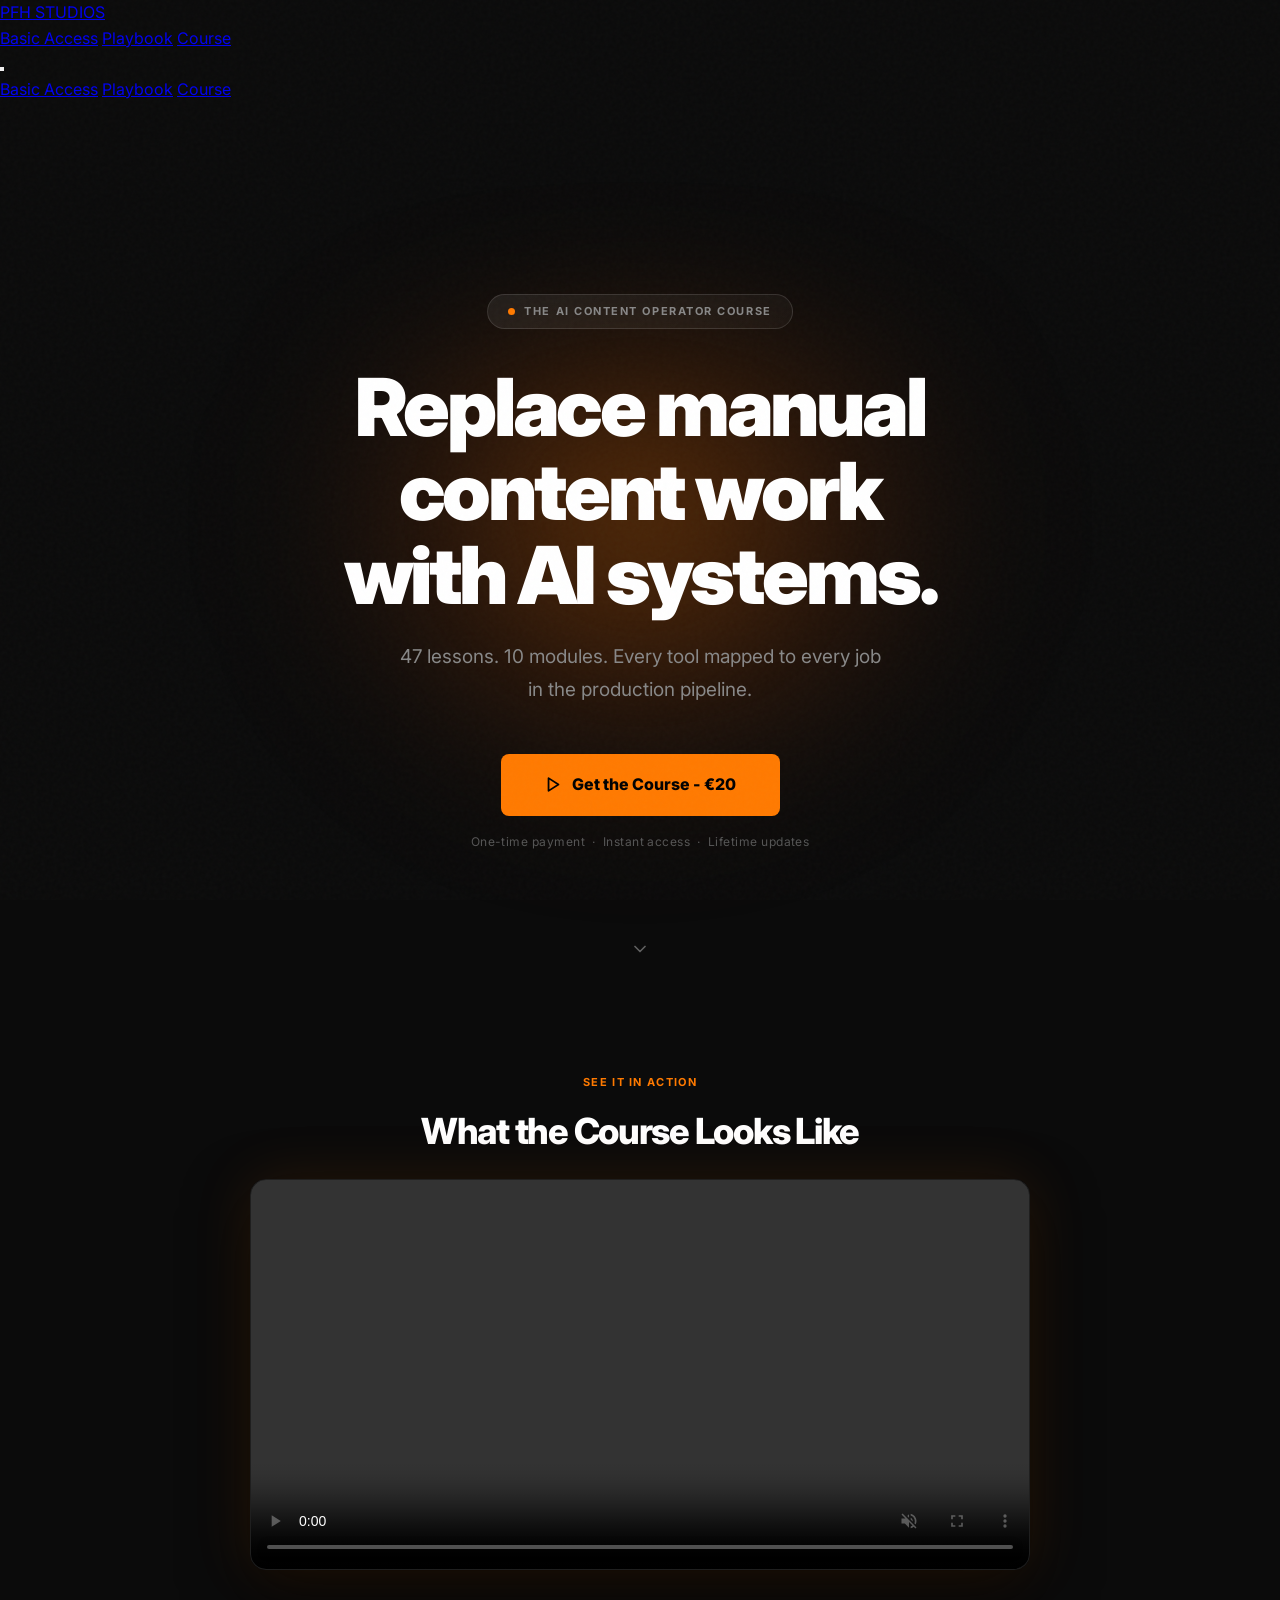
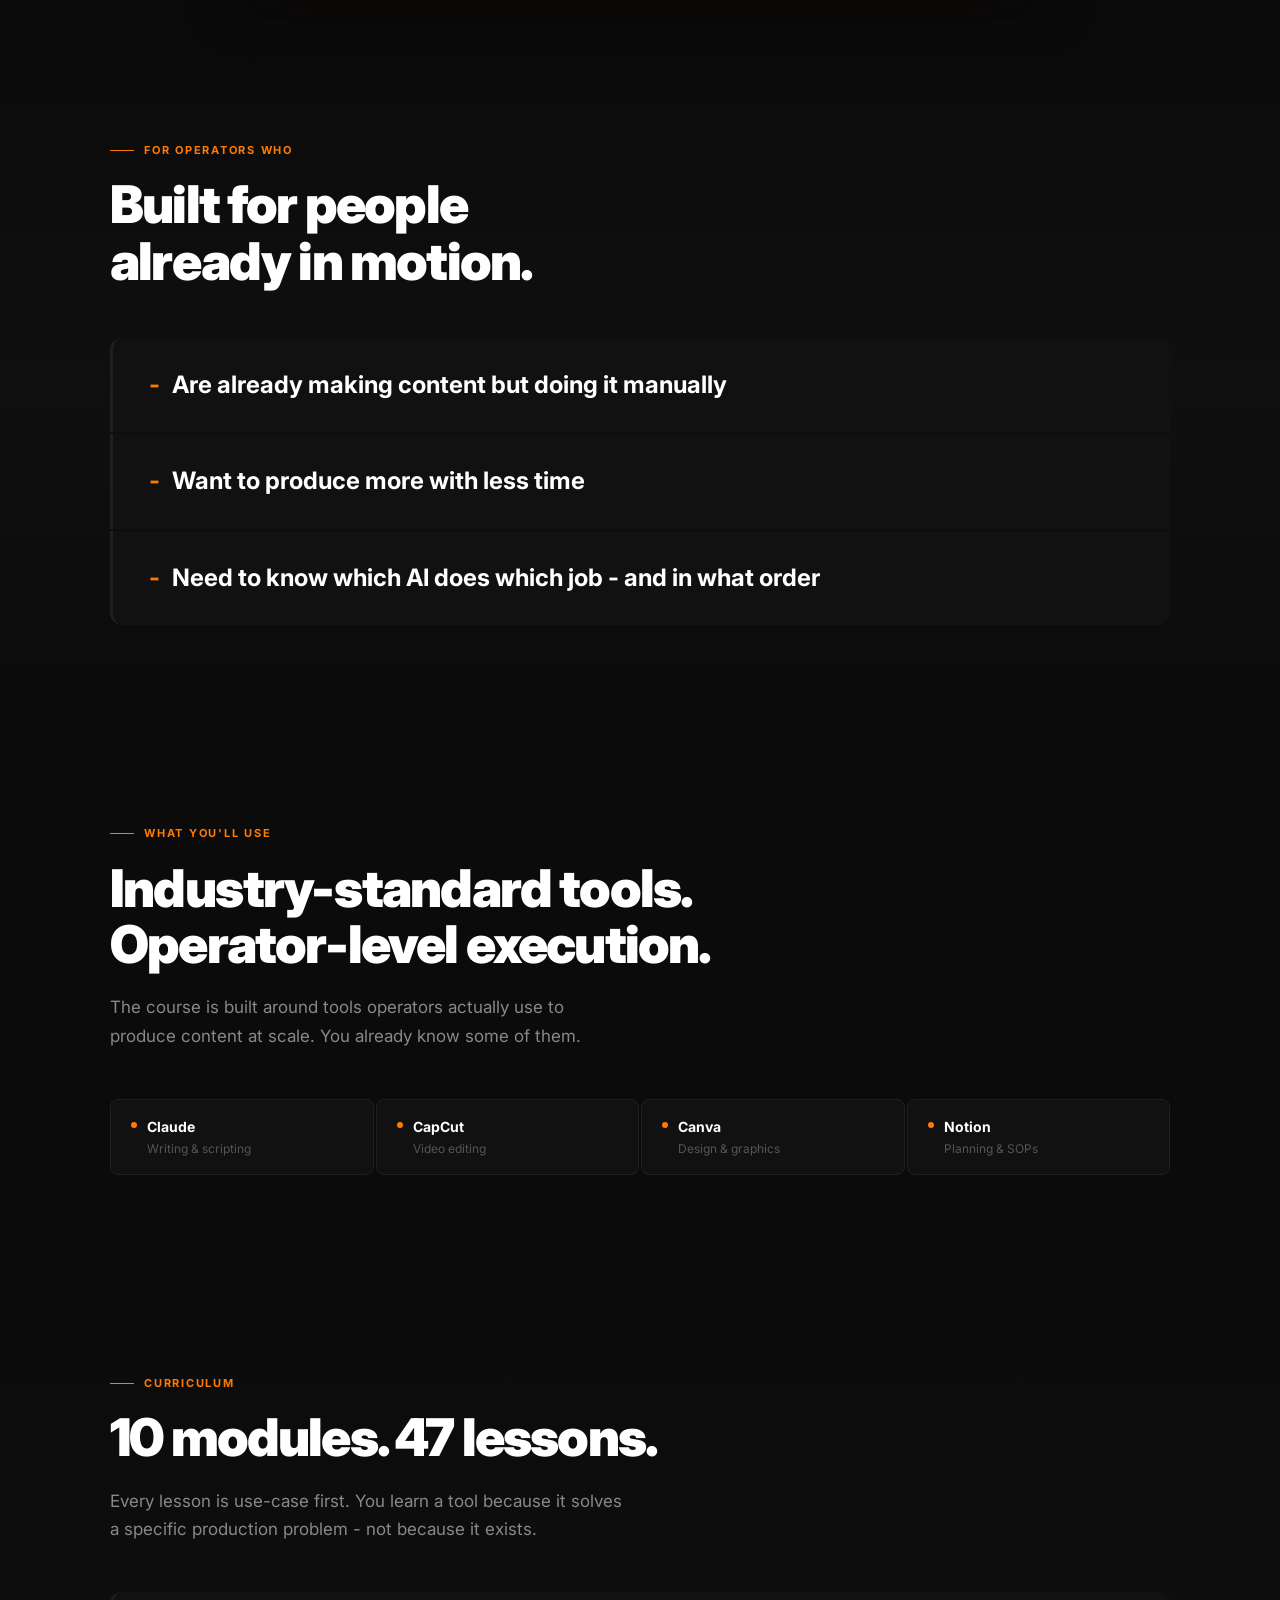
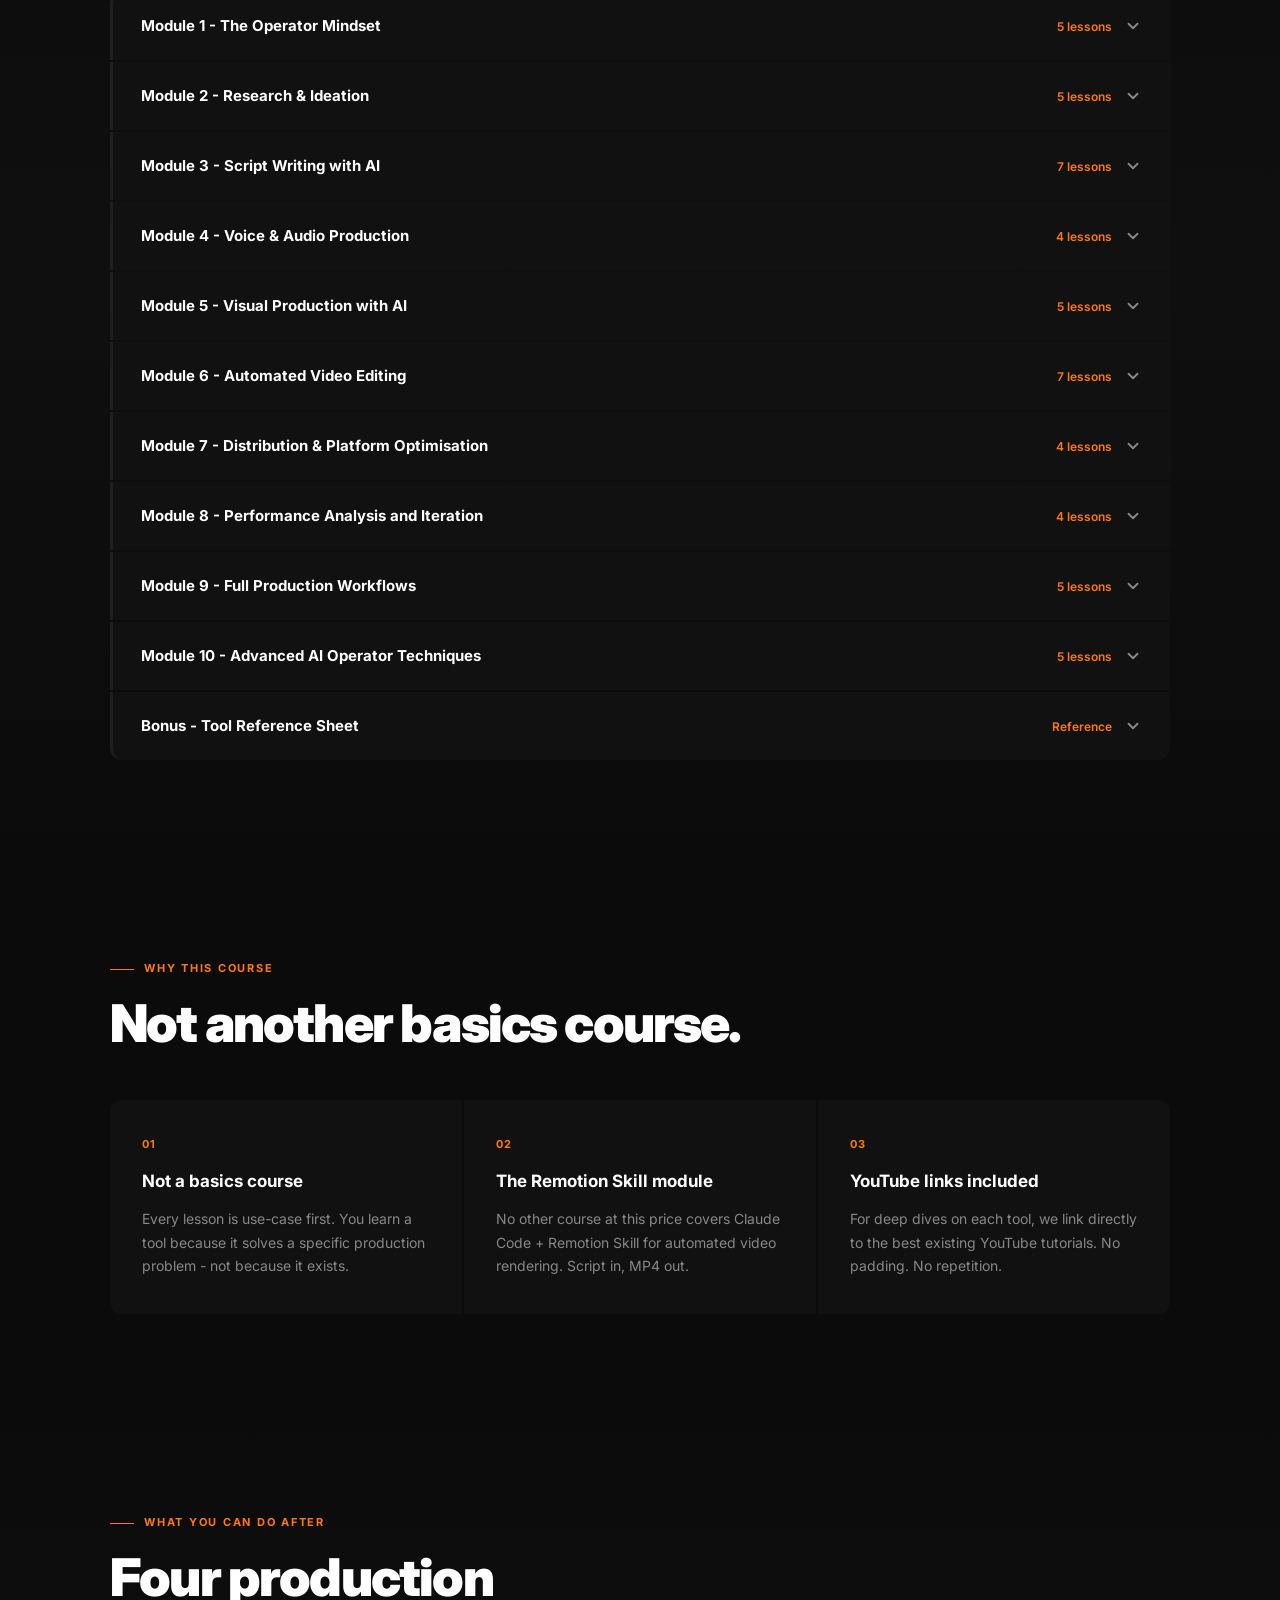
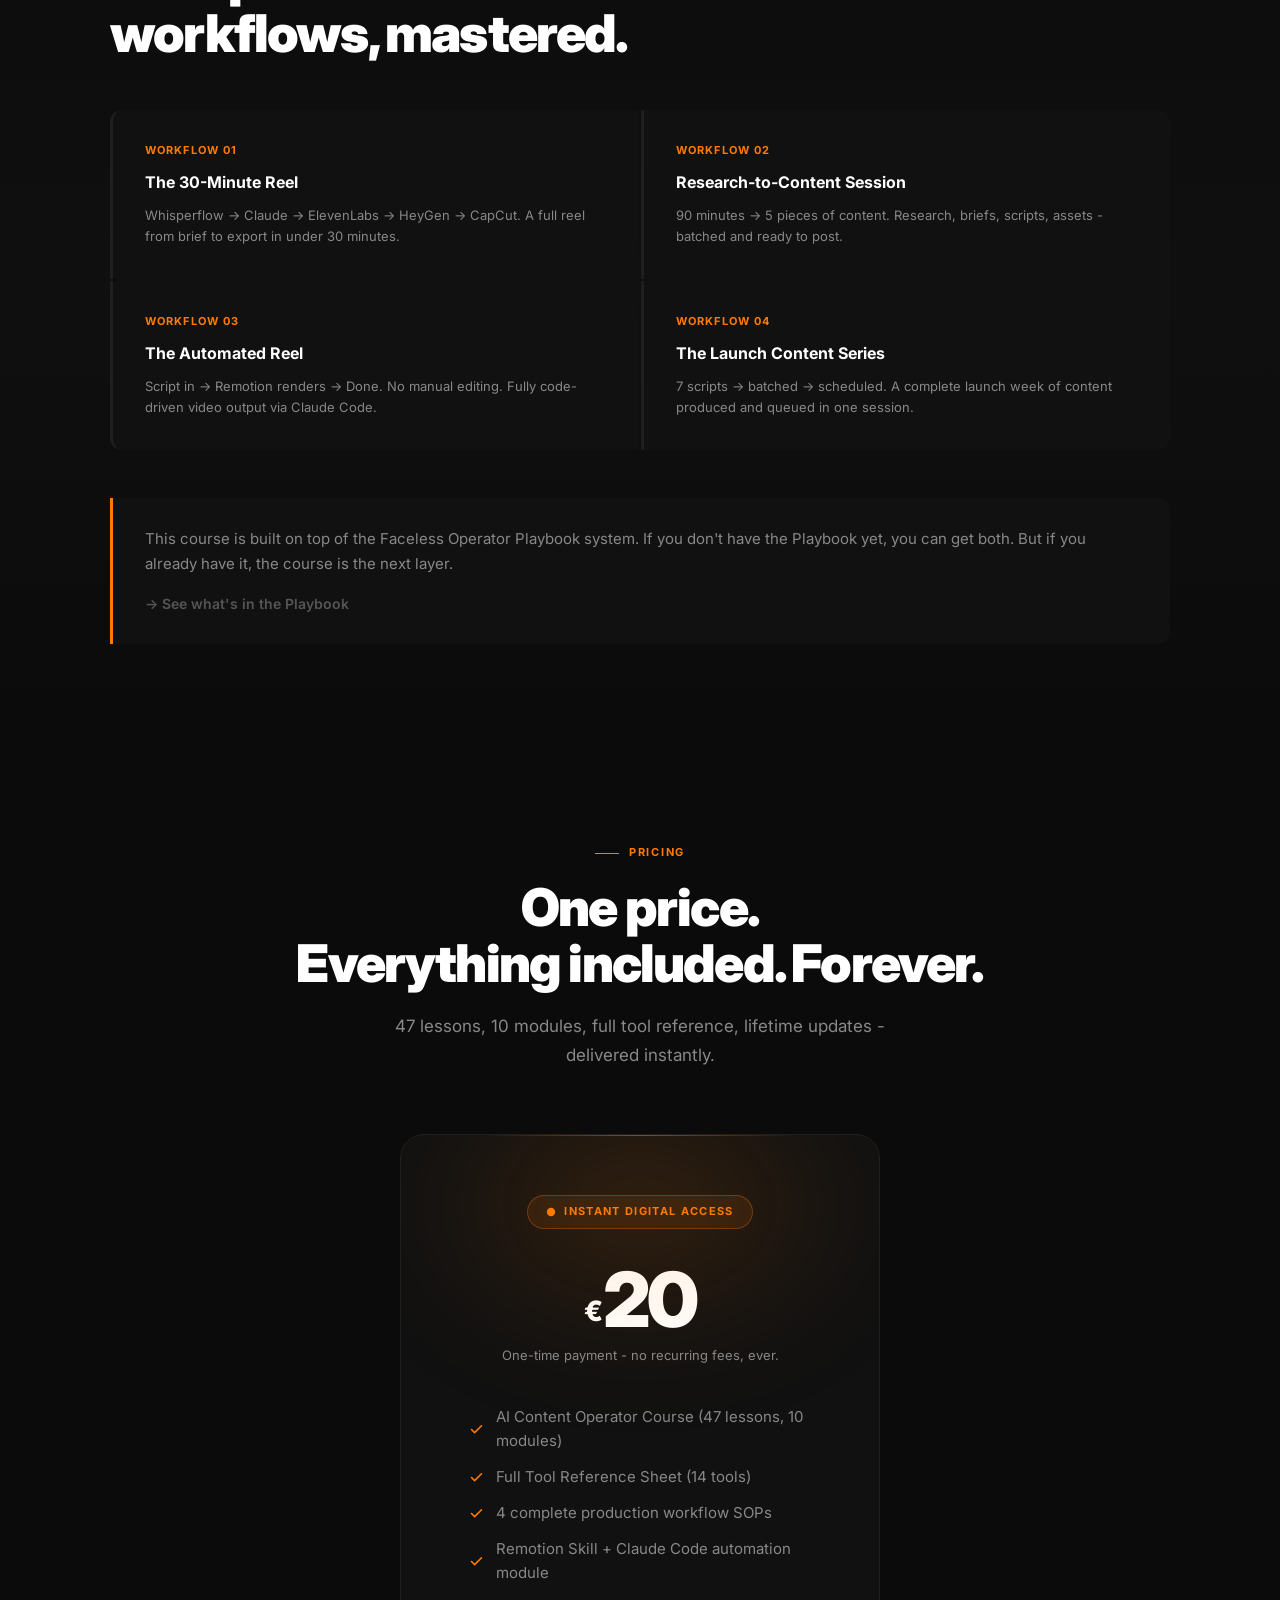
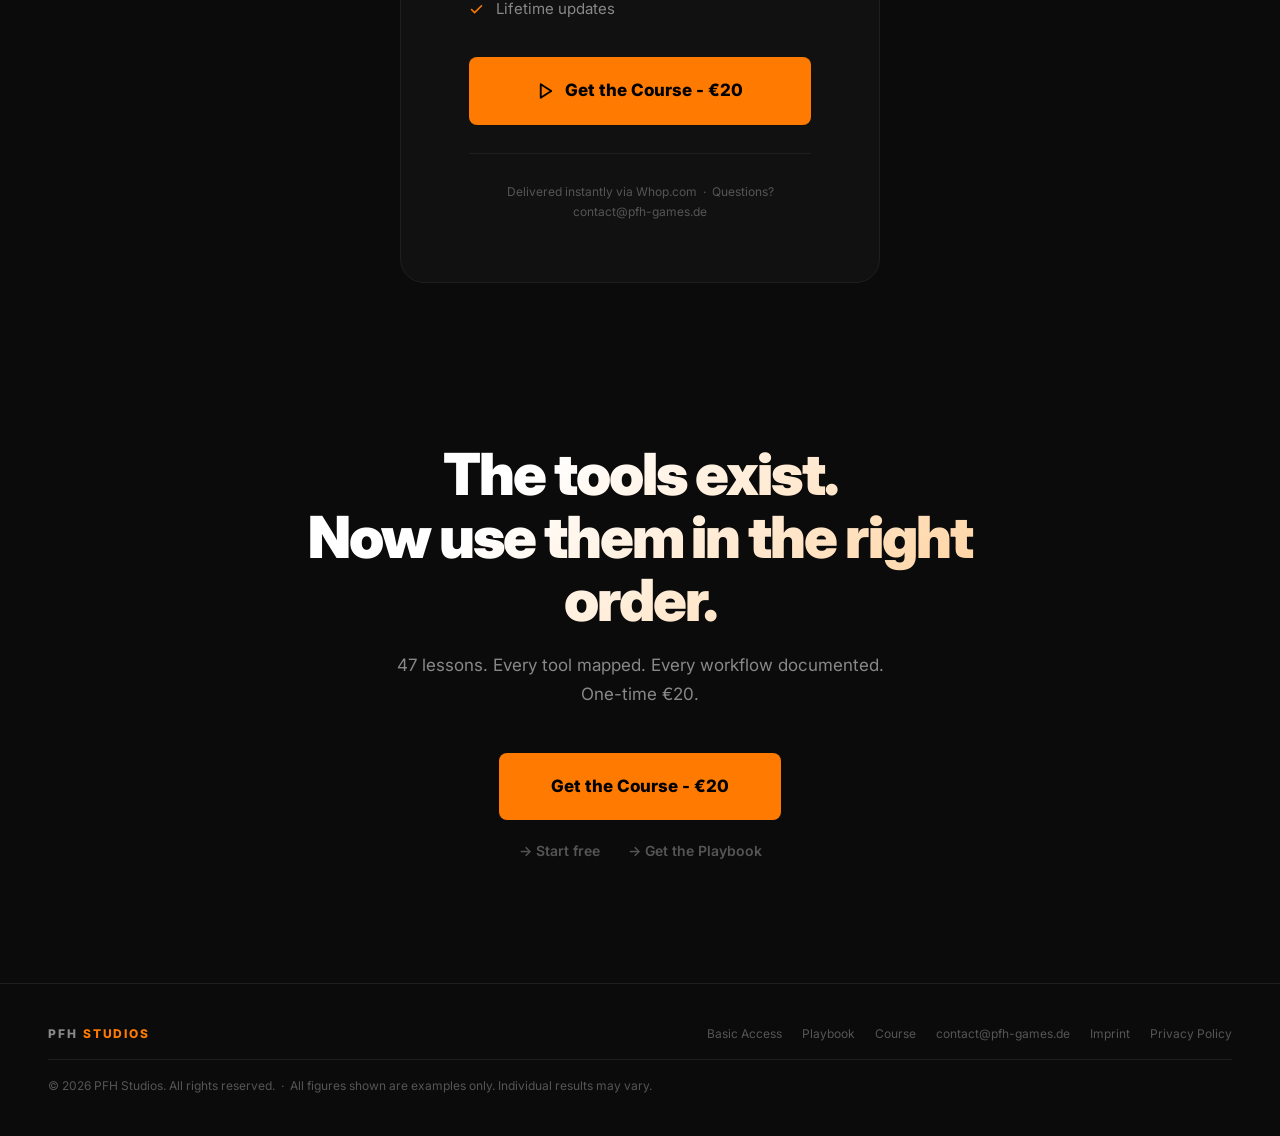
==== commit cdc7888f: "courses.html" ====
--- a/courses.html
+++ b/courses.html
@@ -3,7 +3,7 @@
 <head>
   <meta charset="UTF-8" />
   <meta name="viewport" content="width=device-width, initial-scale=1.0" />
-  <title>AI Content Operator Course — €20 | PFH Studios</title>
+  <title>AI Content Operator Course - €20 | PFH Studios</title>
   <meta name="description" content="47 lessons. 10 modules. Every AI tool mapped to every job in the content production pipeline. One-time €20." />
   <link rel="preconnect" href="https://fonts.googleapis.com" />
   <link rel="preconnect" href="https://fonts.gstatic.com" crossorigin />
@@ -237,6 +237,39 @@
     .reveal.visible { opacity: 1; transform: translateY(0); }
     .reveal-delay-1 { transition-delay: 0.1s; }
     .reveal-delay-2 { transition-delay: 0.2s; }
+
+    /* ── VIDEO ── */
+    .video-section {
+      padding: 72px 24px;
+      display: flex;
+      flex-direction: column;
+      align-items: center;
+      gap: 20px;
+    }
+    .video-eyebrow {
+      font-size: 11px;
+      font-weight: 700;
+      letter-spacing: 0.12em;
+      text-transform: uppercase;
+      color: var(--accent);
+    }
+    .video-section h2 {
+      font-size: clamp(22px, 4vw, 36px);
+      font-weight: 800;
+      text-align: center;
+      color: #fff;
+      margin: 0;
+    }
+    .video-wrapper {
+      width: 100%;
+      max-width: 780px;
+      border-radius: 16px;
+      overflow: hidden;
+      border: 1px solid var(--border);
+      box-shadow: 0 0 60px rgba(255, 122, 0, 0.12), 0 24px 64px rgba(0, 0, 0, 0.6);
+      margin-top: 8px;
+    }
+    .video-wrapper video { width: 100%; display: block; }
 
     /* ── FOR OPERATORS ── */
     .for-section { background: linear-gradient(180deg, var(--bg) 0%, rgba(22,22,22,0.4) 50%, var(--bg) 100%); }
@@ -682,7 +715,7 @@
       <div class="hero-actions">
         <a href="[WHOP_COURSE_URL]" class="btn-primary" target="_blank" rel="noopener">
           <svg width="17" height="17" viewBox="0 0 24 24" fill="none" stroke="currentColor" stroke-width="2.5" stroke-linecap="round" stroke-linejoin="round"><polygon points="5 3 19 12 5 21 5 3"/></svg>
-          Get the Course — €20
+          Get the Course - €20
         </a>
         <p class="hero-note">One-time payment &nbsp;·&nbsp; Instant access &nbsp;·&nbsp; Lifetime updates</p>
       </div>
@@ -692,6 +725,17 @@
       <svg width="20" height="20" viewBox="0 0 24 24" fill="none" stroke="white" stroke-width="2" stroke-linecap="round" stroke-linejoin="round"><polyline points="6 9 12 15 18 9"/></svg>
     </div>
   </section>
+
+  <!-- VIDEO SECTION -->
+  <div class="video-section reveal">
+    <div class="video-eyebrow">See It In Action</div>
+    <h2>What the Course Looks Like</h2>
+    <div class="video-wrapper">
+      <video autoplay muted loop playsinline controls>
+        <source src="courses-demo.mp4" type="video/mp4">
+      </video>
+    </div>
+  </div>
 
   <!-- FOR OPERATORS -->
   <section class="for-section">
@@ -702,9 +746,9 @@
       </div>
 
       <div class="for-list reveal reveal-delay-1">
-        <div class="for-item"><span class="for-dash">—</span>Are already making content but doing it manually</div>
-        <div class="for-item"><span class="for-dash">—</span>Want to produce more with less time</div>
-        <div class="for-item"><span class="for-dash">—</span>Need to know which AI does which job — and in what order</div>
+        <div class="for-item"><span class="for-dash">-</span>Are already making content but doing it manually</div>
+        <div class="for-item"><span class="for-dash">-</span>Want to produce more with less time</div>
+        <div class="for-item"><span class="for-dash">-</span>Need to know which AI does which job - and in what order</div>
       </div>
     </div>
   </section>
@@ -733,14 +777,14 @@
       <div class="reveal">
         <div class="section-eyebrow">Curriculum</div>
         <h2>10 modules. 47 lessons.</h2>
-        <p class="section-sub">Every lesson is use-case first. You learn a tool because it solves a specific production problem — not because it exists.</p>
+        <p class="section-sub">Every lesson is use-case first. You learn a tool because it solves a specific production problem - not because it exists.</p>
       </div>
 
       <div class="accordion reveal reveal-delay-1">
 
         <div class="accordion-item">
           <div class="accordion-header">
-            <span class="accordion-title">Module 1 — The Operator Mindset</span>
+            <span class="accordion-title">Module 1 - The Operator Mindset</span>
             <div class="accordion-meta">
               <span class="accordion-count">5 lessons</span>
               <svg class="accordion-arrow" viewBox="0 0 24 24" fill="none" stroke="currentColor" stroke-width="2.5" stroke-linecap="round" stroke-linejoin="round"><polyline points="6 9 12 15 18 9"/></svg>
@@ -751,7 +795,7 @@
 
         <div class="accordion-item">
           <div class="accordion-header">
-            <span class="accordion-title">Module 2 — Research & Ideation</span>
+            <span class="accordion-title">Module 2 - Research & Ideation</span>
             <div class="accordion-meta">
               <span class="accordion-count">5 lessons</span>
               <svg class="accordion-arrow" viewBox="0 0 24 24" fill="none" stroke="currentColor" stroke-width="2.5" stroke-linecap="round" stroke-linejoin="round"><polyline points="6 9 12 15 18 9"/></svg>
@@ -762,7 +806,7 @@
 
         <div class="accordion-item">
           <div class="accordion-header">
-            <span class="accordion-title">Module 3 — Script Writing with AI</span>
+            <span class="accordion-title">Module 3 - Script Writing with AI</span>
             <div class="accordion-meta">
               <span class="accordion-count">7 lessons</span>
               <svg class="accordion-arrow" viewBox="0 0 24 24" fill="none" stroke="currentColor" stroke-width="2.5" stroke-linecap="round" stroke-linejoin="round"><polyline points="6 9 12 15 18 9"/></svg>
@@ -773,7 +817,7 @@
 
         <div class="accordion-item">
           <div class="accordion-header">
-            <span class="accordion-title">Module 4 — Voice & Audio Production</span>
+            <span class="accordion-title">Module 4 - Voice & Audio Production</span>
             <div class="accordion-meta">
               <span class="accordion-count">4 lessons</span>
               <svg class="accordion-arrow" viewBox="0 0 24 24" fill="none" stroke="currentColor" stroke-width="2.5" stroke-linecap="round" stroke-linejoin="round"><polyline points="6 9 12 15 18 9"/></svg>
@@ -784,7 +828,7 @@
 
         <div class="accordion-item">
           <div class="accordion-header">
-            <span class="accordion-title">Module 5 — Visual Production with AI</span>
+            <span class="accordion-title">Module 5 - Visual Production with AI</span>
             <div class="accordion-meta">
               <span class="accordion-count">5 lessons</span>
               <svg class="accordion-arrow" viewBox="0 0 24 24" fill="none" stroke="currentColor" stroke-width="2.5" stroke-linecap="round" stroke-linejoin="round"><polyline points="6 9 12 15 18 9"/></svg>
@@ -795,7 +839,7 @@
 
         <div class="accordion-item">
           <div class="accordion-header">
-            <span class="accordion-title">Module 6 — Automated Video Editing</span>
+            <span class="accordion-title">Module 6 - Automated Video Editing</span>
             <div class="accordion-meta">
               <span class="accordion-count">7 lessons</span>
               <svg class="accordion-arrow" viewBox="0 0 24 24" fill="none" stroke="currentColor" stroke-width="2.5" stroke-linecap="round" stroke-linejoin="round"><polyline points="6 9 12 15 18 9"/></svg>
@@ -806,7 +850,7 @@
 
         <div class="accordion-item">
           <div class="accordion-header">
-            <span class="accordion-title">Module 7 — Distribution & Platform Optimisation</span>
+            <span class="accordion-title">Module 7 - Distribution & Platform Optimisation</span>
             <div class="accordion-meta">
               <span class="accordion-count">4 lessons</span>
               <svg class="accordion-arrow" viewBox="0 0 24 24" fill="none" stroke="currentColor" stroke-width="2.5" stroke-linecap="round" stroke-linejoin="round"><polyline points="6 9 12 15 18 9"/></svg>
@@ -817,7 +861,7 @@
 
         <div class="accordion-item">
           <div class="accordion-header">
-            <span class="accordion-title">Module 8 — Performance Analysis and Iteration</span>
+            <span class="accordion-title">Module 8 - Performance Analysis and Iteration</span>
             <div class="accordion-meta">
               <span class="accordion-count">4 lessons</span>
               <svg class="accordion-arrow" viewBox="0 0 24 24" fill="none" stroke="currentColor" stroke-width="2.5" stroke-linecap="round" stroke-linejoin="round"><polyline points="6 9 12 15 18 9"/></svg>
@@ -828,7 +872,7 @@
 
         <div class="accordion-item">
           <div class="accordion-header">
-            <span class="accordion-title">Module 9 — Full Production Workflows</span>
+            <span class="accordion-title">Module 9 - Full Production Workflows</span>
             <div class="accordion-meta">
               <span class="accordion-count">5 lessons</span>
               <svg class="accordion-arrow" viewBox="0 0 24 24" fill="none" stroke="currentColor" stroke-width="2.5" stroke-linecap="round" stroke-linejoin="round"><polyline points="6 9 12 15 18 9"/></svg>
@@ -839,7 +883,7 @@
 
         <div class="accordion-item">
           <div class="accordion-header">
-            <span class="accordion-title">Module 10 — Advanced AI Operator Techniques</span>
+            <span class="accordion-title">Module 10 - Advanced AI Operator Techniques</span>
             <div class="accordion-meta">
               <span class="accordion-count">5 lessons</span>
               <svg class="accordion-arrow" viewBox="0 0 24 24" fill="none" stroke="currentColor" stroke-width="2.5" stroke-linecap="round" stroke-linejoin="round"><polyline points="6 9 12 15 18 9"/></svg>
@@ -850,7 +894,7 @@
 
         <div class="accordion-item">
           <div class="accordion-header">
-            <span class="accordion-title">Bonus — Tool Reference Sheet</span>
+            <span class="accordion-title">Bonus - Tool Reference Sheet</span>
             <div class="accordion-meta">
               <span class="accordion-count">Reference</span>
               <svg class="accordion-arrow" viewBox="0 0 24 24" fill="none" stroke="currentColor" stroke-width="2.5" stroke-linecap="round" stroke-linejoin="round"><polyline points="6 9 12 15 18 9"/></svg>
@@ -875,7 +919,7 @@
         <div class="diff-card">
           <div class="diff-label">01</div>
           <h3>Not a basics course</h3>
-          <p>Every lesson is use-case first. You learn a tool because it solves a specific production problem — not because it exists.</p>
+          <p>Every lesson is use-case first. You learn a tool because it solves a specific production problem - not because it exists.</p>
         </div>
         <div class="diff-card">
           <div class="diff-label">02</div>
@@ -908,7 +952,7 @@
         <div class="workflow-card">
           <div class="workflow-num">Workflow 02</div>
           <h3>Research-to-Content Session</h3>
-          <p>90 minutes → 5 pieces of content. Research, briefs, scripts, assets — batched and ready to post.</p>
+          <p>90 minutes → 5 pieces of content. Research, briefs, scripts, assets - batched and ready to post.</p>
         </div>
         <div class="workflow-card">
           <div class="workflow-num">Workflow 03</div>
@@ -935,7 +979,7 @@
       <div class="reveal" style="text-align: center;">
         <div class="section-eyebrow" style="justify-content: center;">Pricing</div>
         <h2>One price.<br />Everything included. Forever.</h2>
-        <p class="section-sub" style="margin: 0 auto 64px;">47 lessons, 10 modules, full tool reference, lifetime updates — delivered instantly.</p>
+        <p class="section-sub" style="margin: 0 auto 64px;">47 lessons, 10 modules, full tool reference, lifetime updates - delivered instantly.</p>
       </div>
 
       <div class="pricing-outer reveal reveal-delay-1">
@@ -950,7 +994,7 @@
           <div class="price-block">
             <span class="price-currency">€</span><span class="price-amount">20</span>
           </div>
-          <p class="price-note">One-time payment — no recurring fees, ever.</p>
+          <p class="price-note">One-time payment - no recurring fees, ever.</p>
 
           <ul class="pricing-features">
             <li>
@@ -980,7 +1024,7 @@
             target="_blank" rel="noopener"
             onmouseover="this.style.background='#E06900'" onmouseout="this.style.background='#FF7A00'">
             <svg width="18" height="18" viewBox="0 0 24 24" fill="none" stroke="currentColor" stroke-width="2.5" stroke-linecap="round" stroke-linejoin="round"><polygon points="5 3 19 12 5 21 5 3"/></svg>
-            Get the Course — €20
+            Get the Course - €20
           </a>
 
           <hr class="pricing-divider" />
@@ -998,7 +1042,7 @@
       <a href="[WHOP_COURSE_URL]" class="btn-primary"
         style="font-size: 17px; padding: 20px 52px; background: #FF7A00; color: #000; text-decoration: none; font-weight: 800; border-radius: 8px; display: inline-flex; align-items: center; gap: 10px;"
         target="_blank" rel="noopener">
-        Get the Course — €20
+        Get the Course - €20
       </a>
       <div class="final-links">
         <a href="free.html" class="final-link">→ Start free</a>
@@ -1015,10 +1059,10 @@
       <a href="index.html">Playbook</a>
       <a href="courses.html">Course</a>
       <a href="mailto:contact@pfh-games.de">contact@pfh-games.de</a>
-      <a href="impressum.html">Impressum</a>
-      <a href="datenschutz.html">Datenschutz</a>
+      <a href="impressum.html">Imprint</a>
+      <a href="datenschutz.html">Privacy Policy</a>
     </nav>
-    <p class="footer-copy">© 2026 PFH Studios. All rights reserved. &nbsp;·&nbsp; Alle genannten Zahlen sind Rechenbeispiele. Individuelle Ergebnisse variieren.</p>
+    <p class="footer-copy">© 2026 PFH Studios. All rights reserved. &nbsp;·&nbsp; All figures shown are examples only. Individual results may vary.</p>
   </footer>
 
   <script>
